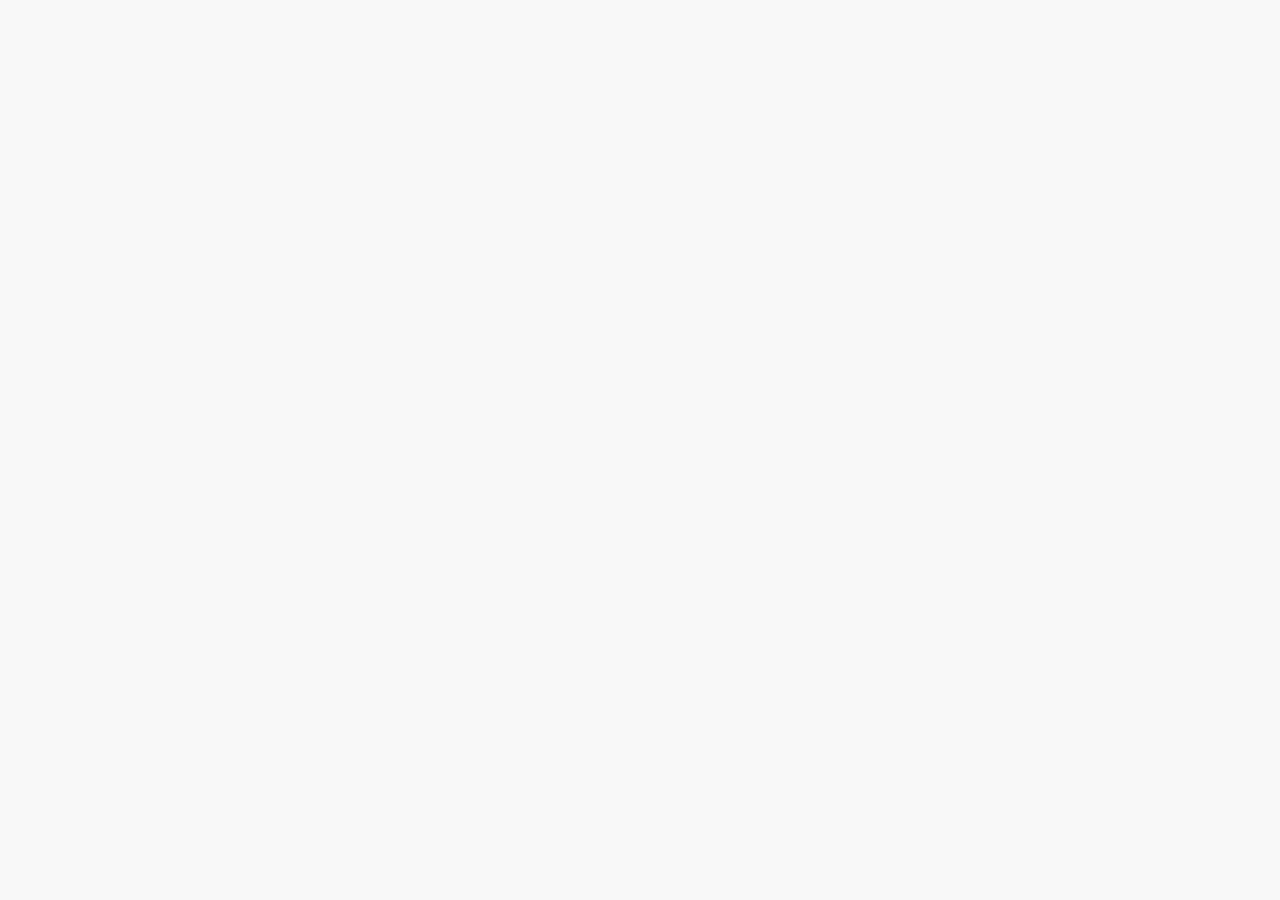
==== 02_제품/화면시안/index.html @ ea81b9fe "Preserve capstone knowledge across Obsidian and GitHub Constraint: Shared Obsidian vault and Git rep" ====
<!doctype html>
<html lang="ko">
<head>
  <meta charset="utf-8">
  <meta name="viewport" content="width=device-width, initial-scale=1">
  <meta name="color-scheme" content="light">
  <meta name="theme-color" content="#f7f8f5">
  <title>제주 마케팅 캘린더 · 화면 시안</title>
  <link rel="icon" href="data:image/svg+xml,%3Csvg xmlns='http://www.w3.org/2000/svg' viewBox='0 0 64 64'%3E%3Crect width='64' height='64' rx='20' fill='%23eaf3ec'/%3E%3Ccircle cx='31' cy='36' r='16' fill='%23edaa42'/%3E%3Cpath d='M31 21Q33 8 48 12Q47 25 31 21' fill='%23236447'/%3E%3C/svg%3E">
  <link rel="preload" href="assets/PretendardVariable.woff2" as="font" type="font/woff2" crossorigin>
  <link rel="stylesheet" href="styles.css">
  <script src="app.js" defer></script>
</head>
<body>
  <a class="skip" href="#main">본문으로 이동</a>
  <div id="app"></div>
  <dialog id="dialog" aria-labelledby="dialog-title"></dialog>
  <div id="toast" class="toast" role="status" aria-live="polite"></div>
</body>
</html>
---- 02_제품/화면시안/styles.css ----
@font-face{font-family:'Pretendard Variable';src:url('assets/PretendardVariable.woff2') format('woff2');font-weight:100 900;font-style:normal;font-display:swap}
:root{color-scheme:light;--bg:#f7f8f5;--paper:#fff;--ink:#20352d;--muted:#58665e;--green:#236447;--green-hover:#184d34;--mint:#eaf3ec;--line:#dde4de;--input:#78887d;--orange:#eba849;--amber:#8a4b16;--cream:#fff7e9;--red:#b42318;--radius:16px;--font:'Pretendard Variable',Pretendard,system-ui,sans-serif}
*{box-sizing:border-box}body{margin:0;background:var(--bg);color:var(--ink);font:15px/1.6 var(--font);letter-spacing:-.025em}button,input,select,textarea{font:inherit;color:inherit}button,a,input,select,textarea{-webkit-tap-highlight-color:transparent}button,a{touch-action:manipulation}button{cursor:pointer}button:disabled{cursor:default;opacity:.55}a{color:var(--green)}button{border:0;background:none}button:focus-visible,a:focus-visible,input:focus-visible,select:focus-visible,textarea:focus-visible,summary:focus-visible{outline:3px solid var(--green);outline-offset:4px}h1,h2,h3,h4,p{margin:0}h1{font-size:32px;font-weight:730;letter-spacing:-.045em;line-height:1.3}h2{font-size:20px;font-weight:690;line-height:1.45}h3{font-size:17px;font-weight:670;line-height:1.5}h4{font-size:15px}small,.small{font-size:13px}.muted{color:var(--muted)}.accent{color:var(--green)}.sr-only{position:absolute;width:1px;height:1px;overflow:hidden;clip-path:inset(50%);white-space:nowrap}.skip{position:fixed;top:-60px;left:20px;z-index:100;background:white;padding:12px}.skip:focus{top:10px}.icon{width:20px;height:20px;flex:none;stroke:currentColor;fill:none;stroke-width:1.7;stroke-linecap:round;stroke-linejoin:round}.logo{width:36px;height:36px;flex:none}
.sidebar{position:fixed;inset:0 auto 0 0;width:228px;background:var(--paper);border-right:1px solid var(--line);z-index:30;padding:30px 18px 20px;display:flex;flex-direction:column}.brand{display:flex;align-items:center;gap:10px;padding:0 8px 30px;text-decoration:none;color:var(--ink)}.brand strong{display:block;font-size:19px;font-weight:760;line-height:1.35;letter-spacing:-.04em}.brand small{font-size:11px;color:var(--muted);letter-spacing:.015em}.business-card{padding:13px;background:var(--bg);border:1px solid var(--line);border-radius:10px;display:flex;align-items:center;gap:10px;margin:0 3px 27px}.avatar{width:34px;height:34px;border-radius:50%;background:var(--mint);color:var(--green);display:inline-flex;align-items:center;justify-content:center;font-weight:700;flex:none}.business-card b{display:block;font-size:13px}.business-card small{font-size:11px;color:var(--muted)}.nav-label{font-size:11px;font-weight:600;color:var(--muted);padding:0 16px;margin:0 0 8px}.nav-group{display:grid;gap:5px;margin-bottom:28px}.nav-link{display:flex;align-items:center;gap:12px;text-align:left;border-radius:8px;padding:12px 14px;min-height:47px;color:var(--muted);text-decoration:none;font-size:14px;font-weight:560}.nav-link:hover{background:var(--bg)}.nav-link.active{color:var(--green);background:var(--mint);font-weight:720}.nav-link .count{margin-left:auto;font-size:11px;background:white;color:var(--green);border-radius:5px;padding:0 6px}.sidebar-bottom{margin-top:auto}.sidebar-note{background:var(--cream);border-radius:10px;padding:15px;margin:15px 4px 20px}.sidebar-note .icon{color:var(--amber);margin-bottom:5px}.sidebar-note b{display:block;font-size:13px;margin-bottom:4px}.sidebar-note p{font-size:12px;color:#766245;line-height:1.65}.profile{display:flex;align-items:center;gap:9px;border-top:1px solid var(--line);padding:17px 8px 0;width:100%;text-align:left}.profile b{display:block;font-size:12px}.profile small{font-size:11px;color:var(--muted)}.profile>.icon{margin-left:auto;width:16px}
.workspace{margin-left:228px}.topbar{height:74px;border-bottom:1px solid var(--line);background:rgba(255,255,255,.95);display:flex;align-items:center;justify-content:space-between;padding:0 36px;gap:16px}.breadcrumb{display:flex;align-items:center;gap:12px;font-size:13px;color:var(--muted)}.breadcrumb strong{font-weight:600;color:var(--ink)}.breadcrumb .icon{width:14px}.topbar-actions{display:flex;align-items:center;gap:17px}.prototype-label{display:flex;gap:7px;align-items:center;font-size:12px;color:var(--muted)}.prototype-label:before{content:'';width:6px;height:6px;border-radius:50%;background:var(--orange)}.icon-button{width:40px;height:40px;display:inline-flex;align-items:center;justify-content:center;border:1px solid var(--line);border-radius:50%;background:white}.mobile-menu{display:none}.content{max-width:1560px;margin:auto;padding:32px 36px 28px}.page-heading{display:flex;align-items:flex-start;justify-content:space-between;gap:24px;margin:0 0 26px}.page-heading p{color:var(--muted);margin-top:9px;font-size:14px}.eyebrow{display:flex;align-items:center;gap:7px;font-size:12px;font-weight:570;color:var(--muted);margin-bottom:12px}.eyebrow .icon{width:15px;height:15px}.button{display:inline-flex;align-items:center;justify-content:center;gap:8px;min-height:42px;border:1px solid var(--line);padding:10px 16px;border-radius:8px;background:white;text-decoration:none;font-size:13px;font-weight:620;white-space:nowrap}.button.primary{background:var(--green);color:white;border-color:var(--green)}.button.primary:hover{background:var(--green-hover)}.button.secondary{color:var(--green);background:var(--mint);border-color:transparent}.button:hover{border-color:var(--input)}.button .icon{width:17px;height:17px}.button.small{min-height:36px;font-size:12px;padding:7px 11px}.button.full{width:100%}.text-button{display:inline-flex;align-items:center;gap:6px;color:var(--green);font-size:13px;font-weight:650;min-height:40px;padding:4px 0}.text-button .icon{width:16px}.heading-action{margin-top:18px}.row{display:flex;align-items:center;gap:12px}.between{justify-content:space-between}.wrap{flex-wrap:wrap}.stack{display:grid;gap:16px}.panel{background:white;border:1px solid var(--line);border-radius:var(--radius);overflow:hidden}.panel-padding{padding:25px}.panel-heading{display:flex;justify-content:space-between;align-items:flex-start;gap:14px;margin-bottom:18px}.panel-heading p{font-size:12px;color:var(--muted);margin-top:3px}.badge{display:inline-flex;align-items:center;gap:5px;font-size:11px;line-height:1.6;padding:3px 8px;border-radius:5px;font-weight:600;white-space:nowrap;background:var(--bg);color:var(--muted)}.badge.green{background:var(--mint);color:var(--green)}.badge.amber{background:var(--cream);color:var(--amber)}.badge.red{background:#fff0ed;color:var(--red)}.badge .icon{width:12px;height:12px}.dot{width:6px;height:6px;border-radius:50%;background:currentColor;display:inline-block}.filter-strip{display:flex;align-items:center;gap:12px;margin-bottom:24px;flex-wrap:wrap}.filter-pill{display:flex;align-items:center;gap:9px;border:1px solid var(--line);border-radius:8px;padding:7px 10px;background:white;font-size:12px;min-height:42px}.filter-pill .icon{width:15px;height:15px;color:var(--muted)}.filter-pill select{max-width:150px;background:white;border:0;font-weight:600;font-size:13px}.filter-divider{height:20px;width:1px;background:var(--line);margin:0 3px}.filter-note{font-size:12px;color:var(--muted);margin-left:auto}.overview-grid{display:grid;grid-template-columns:minmax(0,1.9fr) minmax(290px,1fr);gap:22px}.segmented{display:inline-flex;background:var(--bg);border-radius:7px;padding:3px;gap:2px}.segmented button{padding:6px 12px;min-height:32px;font-size:12px;border-radius:5px;color:var(--muted)}.segmented button.selected{color:var(--green);background:white;box-shadow:0 1px 3px #20352d12;font-weight:650}.chart-summary{display:flex;align-items:baseline;gap:9px;margin:8px 0 1px}.chart-summary strong{font-size:26px;font-weight:710;line-height:1.5;letter-spacing:-.045em}.chart-summary span{font-size:12px;color:var(--muted)}.chart{width:100%;height:auto;display:block;max-height:232px}.chart text{font-family:var(--font);font-size:11px;fill:var(--muted)}.chart .gridline{stroke:#edf0eb;stroke-width:1}.chart-note{font-size:11px;color:var(--muted);display:flex;justify-content:space-between;gap:12px;flex-wrap:wrap}.chart-note span{display:inline-flex;gap:6px;align-items:center}.legend-dot{width:7px;height:7px;background:var(--green);border-radius:50%;display:inline-block}.legend-dot.orange{background:var(--orange)}.chart-foot{display:flex;align-items:center;gap:14px;background:#f8faf7;border-top:1px solid var(--line);padding:13px 24px;font-size:12px}.chart-foot .icon{color:var(--green);width:17px}.chart-foot button{margin-left:auto;white-space:nowrap}.chart-box{padding:24px 26px 16px}.assistant-card{background:#edf4eb;border:1px solid #d9e5d5;border-radius:var(--radius);padding:25px;position:relative;overflow:hidden;display:flex;flex-direction:column;align-items:flex-start}.assistant-card .assistant-tag{display:flex;gap:7px;align-items:center;color:var(--green);font-size:12px;font-weight:650}.assistant-card h2{font-size:25px;line-height:1.4;letter-spacing:-.04em;margin:16px 0 8px;position:relative;z-index:1}.assistant-card p{font-size:13px;line-height:1.7;color:var(--muted);max-width:260px;position:relative;z-index:1}.assistant-card .button{margin-top:auto;z-index:1}.assistant-illustration{height:98px;align-self:stretch;margin:9px 0 16px;position:relative;display:flex;align-items:center;justify-content:center;gap:9px}.month-leaf{width:64px;height:70px;background:#fff;border:1px solid #d2dfd0;border-radius:8px;padding:10px 10px 8px;position:relative;box-shadow:0 5px 10px #34512d06}.month-leaf:nth-child(1){transform:rotate(-8deg)}.month-leaf:nth-child(2){transform:translateY(-4px);background:#fff8e9;border-color:#ebd2a9}.month-leaf:nth-child(3){transform:rotate(8deg)}.month-leaf small{font-size:10px;color:var(--muted);display:block}.month-leaf strong{font-size:25px;line-height:1.3}.month-leaf:after{content:'';position:absolute;right:9px;top:13px;width:5px;height:5px;background:#bdd1b6;border-radius:50%}.assistant-card .demo-sub{font-size:10px;margin-top:9px;color:var(--muted)}.section-header{display:flex;align-items:center;justify-content:space-between;gap:16px;margin:26px 0 14px}.section-header h2{font-size:19px}.section-header p{font-size:12px;color:var(--muted);margin-top:2px}.recommendation-grid{display:grid;grid-template-columns:repeat(3,minmax(0,1fr));gap:16px}.recommendation{padding:21px;background:white;border:1px solid var(--line);border-radius:12px;display:flex;flex-direction:column;position:relative;min-width:0}.recommendation-top{display:flex;align-items:center;justify-content:space-between;margin-bottom:18px}.rec-symbol{width:39px;height:39px;display:flex;align-items:center;justify-content:center;border-radius:11px;background:var(--cream);color:var(--amber)}.rec-symbol.green{background:var(--mint);color:var(--green)}.rec-symbol.blue{background:#eff4f8;color:#486a7d}.recommendation h3{font-size:17px;letter-spacing:-.035em}.recommendation>p{color:var(--muted);font-size:12px;line-height:1.75;margin:7px 0 14px;flex:1}.rec-meta{display:flex;align-items:center;gap:12px;margin-bottom:16px;font-size:11px;color:var(--muted)}.rec-meta .icon{width:13px;height:13px}.rec-meta span{display:inline-flex;align-items:center;gap:4px}.rec-bottom{border-top:1px solid #edf0eb;padding-top:12px;display:flex;align-items:center;justify-content:space-between;gap:8px}.rec-bottom .text-button{font-size:12px}.timeline-panel{margin-top:22px;display:flex;padding:21px 24px;gap:24px;align-items:center}.timeline-intro{min-width:144px}.timeline-intro h3{font-size:15px}.timeline-intro p{font-size:11px;color:var(--muted);margin-top:4px}.timeline-months{display:grid;grid-template-columns:repeat(3,1fr);gap:25px;flex:1}.timeline-item{border-left:2px solid #dee7dc;padding-left:14px;position:relative}.timeline-item:before{position:absolute;content:'';width:6px;height:6px;top:5px;left:-4px;border-radius:50%;background:#98b293}.timeline-item b{display:block;font-size:13px}.timeline-item span{font-size:11px;color:var(--muted)}.footer-note{margin-top:22px;font-size:11px;color:var(--muted);display:flex;align-items:center;justify-content:space-between;gap:16px;flex-wrap:wrap}.footer-note button{font-size:11px;color:var(--muted);text-decoration:underline}.intro-callout{background:var(--mint);padding:19px 23px;border:1px solid #d9e5d5;border-radius:12px;display:flex;gap:16px;align-items:center;margin-bottom:23px}.intro-callout p{color:var(--muted);font-size:13px;margin-top:3px}.intro-callout>.icon{color:var(--green);width:25px;height:25px}.intro-callout .button{margin-left:auto}.two-col{display:grid;grid-template-columns:1.35fr 1fr;gap:22px}.mini-stats{display:grid;grid-template-columns:repeat(3,1fr);margin-bottom:24px;gap:1px;background:var(--line);border:1px solid var(--line);border-radius:12px;overflow:hidden}.mini-stat{background:white;padding:21px 24px}.mini-stat p{font-size:12px;color:var(--muted)}.mini-stat strong{font-size:27px;display:block;margin:5px 0}.mini-stat span{font-size:11px;color:var(--muted)}.table-wrap{overflow-x:auto}table{width:100%;border-collapse:collapse;font-size:13px;white-space:nowrap}th{text-align:left;font-size:11px;color:var(--muted);font-weight:550;background:#f8faf7;padding:13px 18px}td{padding:15px 18px;border-top:1px solid #edf0eb;font-variant-numeric:tabular-nums}td .text-button{min-height:30px}.table-caption{font-size:12px;color:var(--muted);padding:16px 21px}.list-row{display:flex;align-items:center;gap:12px;padding:16px 0;border-top:1px solid var(--line)}.list-row:first-child{border-top:0}.list-row h4{font-weight:620}.list-row p{font-size:12px;color:var(--muted);margin-top:3px}.list-row>.badge{margin-left:auto}.bar-row{display:grid;grid-template-columns:60px 1fr 56px;gap:12px;align-items:center;font-size:12px;margin:20px 0}.bar-track{height:10px;background:#f0f3ec;border-radius:4px;overflow:hidden}.bar-fill{height:100%;background:#90b78c;border-radius:4px}.bar-fill.orange{background:var(--orange)}.chart-table{margin-top:10px;font-size:12px}.chart-table summary{color:var(--green);cursor:pointer;padding:6px 0}.notice{padding:13px 16px;border-radius:8px;background:var(--cream);color:var(--amber);font-size:12px;line-height:1.7}.notice.green{background:var(--mint);color:var(--green)}.notice.error{background:#fff0ed;color:var(--red)}.field-label{display:block;font-size:13px;font-weight:600;margin:18px 0 7px}.field-label:first-child{margin-top:0}.field{width:100%;border:1px solid var(--input);background:white;border-radius:8px;padding:10px 12px;min-height:44px;font-size:14px}textarea.field{min-height:90px;resize:vertical}input[type=checkbox]{width:18px;height:18px;accent-color:var(--green)}.hint{font-size:11px;color:var(--muted);margin-top:5px}.form-row{display:grid;grid-template-columns:1fr 1fr;gap:14px}.search{position:relative;flex:1;min-width:190px;max-width:430px}.search .icon{position:absolute;left:12px;top:12px;color:var(--muted);width:17px}.search input{padding-left:39px}.toolbar{display:flex;gap:12px;align-items:center;justify-content:space-between;margin-bottom:21px;flex-wrap:wrap}.calendar-grid{display:grid;grid-template-columns:repeat(3,minmax(0,1fr));gap:18px}.month-column{border:1px solid var(--line);border-radius:14px;background:white;min-height:410px;overflow:hidden}.month-heading{padding:20px;display:flex;justify-content:space-between;align-items:center;border-bottom:1px solid var(--line);background:#f1f5ed}.month-heading b{font-size:23px;letter-spacing:-.04em}.month-heading small{color:var(--muted);margin-right:6px;font-size:12px}.month-column:nth-child(2) .month-heading{background:var(--cream)}.month-column:nth-child(3) .month-heading{background:#f1f5f8}.month-content{padding:15px}.plan-item{border:1px solid var(--line);border-left:3px solid #8baa80;border-radius:8px;padding:15px;margin-bottom:13px}.plan-item .plan-date{font-size:11px;color:var(--muted);margin-bottom:8px;display:flex;justify-content:space-between}.plan-item h3{font-size:14px}.plan-item p{font-size:12px;color:var(--muted);margin:6px 0 10px}.plan-item .text-button{font-size:12px;min-height:32px}.plan-add{border:1px dashed #b5c3b2;color:var(--green);width:100%;min-height:44px;border-radius:8px;font-size:12px;display:flex;align-items:center;justify-content:center;gap:7px}.month-empty{padding:24px 6px 27px;text-align:center}.month-empty .icon{color:#809576}.month-empty p{font-size:12px;color:var(--muted);margin-top:5px}.steps-line{display:flex;gap:16px;align-items:center;padding:15px 22px;background:white;border:1px solid var(--line);border-radius:10px;font-size:12px;margin-top:24px;flex-wrap:wrap}.steps-line b{color:var(--green)}.steps-line .icon{width:15px;color:var(--muted)}.empty-state{text-align:center;padding:50px 22px}.empty-state .empty-icon{width:54px;height:54px;border-radius:50%;background:var(--mint);display:flex;align-items:center;justify-content:center;margin:0 auto 15px;color:var(--green)}.empty-state h3{font-size:18px}.empty-state p{max-width:390px;margin:8px auto 20px;color:var(--muted);font-size:13px}.record-row{display:flex;align-items:center;gap:20px;padding:20px 24px;border-bottom:1px solid var(--line)}.record-row:last-child{border-bottom:0}.record-row .date-box{width:53px;height:58px;border:1px solid var(--line);border-radius:8px;display:grid;place-content:center;text-align:center;flex:none}.date-box small{font-size:10px;color:var(--muted)}.date-box strong{font-size:18px;line-height:1.3}.record-row h3{font-size:15px}.record-row p{font-size:12px;color:var(--muted)}.record-row .button{margin-left:auto}.record-row .badge{margin-left:auto}.record-row .badge+.button{margin-left:0}
.ontology-layout{display:grid;grid-template-columns:1.65fr 1fr;gap:22px}.graph{padding:27px 24px;background:linear-gradient(#edf1e9 1px,transparent 1px),linear-gradient(90deg,#edf1e9 1px,transparent 1px),#fcfdfb;background-size:22px 22px;min-height:400px;display:grid;align-content:center;gap:0}.graph-tier{display:flex;justify-content:center;gap:20px}.graph-node{min-width:130px;max-width:230px;padding:14px 18px;border:1px solid #bdcebb;border-radius:10px;background:white;text-align:center;box-shadow:0 2px 4px #34512d04}.graph-node small{display:block;color:var(--muted);font-size:10px;margin-bottom:3px}.graph-node strong{font-size:13px}.graph-node.main{background:#eaf3ec;border-color:#84a47e;min-width:220px}.graph-node:focus-visible{outline-offset:2px}.graph-link{height:38px;display:flex;align-items:center;justify-content:center;gap:8px;font-size:10px;color:var(--muted)}.graph-link:before,.graph-link:after{content:'';height:1px;width:50px;background:#b9cbb4}.graph-link .icon{height:15px;width:15px}.graph-explanation{padding:24px}.graph-explanation dl{margin:16px 0}.graph-explanation dt{font-size:11px;color:var(--muted);margin-top:15px}.graph-explanation dd{font-size:13px;margin:3px 0}.relation-list{padding:0;margin:16px 0;list-style:none}.relation-list li{padding:12px 0;border-bottom:1px solid var(--line);font-size:12px}.relation-list b{display:block;font-size:13px;margin-bottom:3px}.upload-area{border:1px dashed #96ad92;border-radius:12px;background:#fafcf8;text-align:center;padding:26px}.upload-area .icon{color:var(--green);width:26px;height:26px}.upload-area h3{margin-top:7px;font-size:15px}.upload-area p{font-size:12px;color:var(--muted);margin:4px 0 15px}.source-tabs{display:flex;gap:24px;border-bottom:1px solid var(--line);margin-bottom:22px}.source-tabs button{padding:10px 0;font-size:13px;color:var(--muted);border-bottom:2px solid transparent}.source-tabs button.selected{color:var(--green);border-color:var(--green);font-weight:650}
dialog{border:1px solid var(--line);border-radius:18px;padding:0;width:min(620px,calc(100% - 32px));max-height:calc(100dvh - 40px);color:var(--ink);background:white;box-shadow:0 24px 100px #20352d28}dialog::backdrop{background:#20352d40;backdrop-filter:blur(3px)}dialog.drawer{max-height:100dvh;height:100dvh;width:min(510px,100%);margin:0 0 0 auto;border-radius:16px 0 0 16px;border-right:0}.dialog-header{padding:24px 25px 20px;display:flex;gap:16px;align-items:center;justify-content:space-between;border-bottom:1px solid var(--line);position:sticky;top:0;background:white;z-index:3}.dialog-header h2{font-size:20px}.dialog-header p{font-size:12px;color:var(--muted);margin-top:3px}.dialog-header .icon-button{width:34px;height:34px;border:0;background:var(--bg)}.dialog-body{padding:24px 25px}.dialog-actions{display:flex;justify-content:flex-end;gap:10px;margin-top:24px;flex-wrap:wrap}.dialog-actions .danger{color:var(--red);margin-right:auto}.evidence-title{font-size:24px;line-height:1.45;margin:15px 0 20px}.evidence-row{display:flex;gap:14px;margin:0 0 20px}.evidence-number{width:27px;height:27px;border-radius:50%;background:var(--mint);display:flex;align-items:center;justify-content:center;color:var(--green);font-size:12px;flex:none}.evidence-row h3{font-size:14px}.evidence-row p{font-size:13px;color:var(--muted);margin-top:3px}.evidence-row .badge{margin-top:7px}.check-option{display:flex;align-items:flex-start;gap:12px;padding:15px;border:1px solid var(--line);border-radius:10px;margin-top:10px;cursor:pointer}.check-option input{flex:none;margin:3px 0 0}.check-option strong{font-size:13px;display:block}.check-option p{font-size:12px;color:var(--muted);margin-top:3px}.agent-steps{display:flex;gap:5px;margin:20px 0}.agent-steps span{flex:1;border-bottom:3px solid #dce5d7;padding-bottom:9px;font-size:11px;color:var(--muted)}.agent-steps span.done{color:var(--green);border-color:#69975f}.agent-result-title{margin:20px 0 4px;font-size:18px}.agent-status{background:var(--mint);border-radius:9px;padding:13px 15px;font-size:12px;color:var(--green)}.toast{position:fixed;bottom:25px;left:50%;transform:translate(-50%,15px);background:white;color:var(--ink);box-shadow:0 8px 30px #20352d1c;border:1px solid #b8cdb1;padding:12px 20px;border-radius:10px;z-index:100;opacity:0;pointer-events:none;transition:opacity .15s,transform .15s;max-width:calc(100% - 36px);font-size:13px}.toast.visible{opacity:1;transform:translate(-50%,0)}.login-page{min-height:100dvh;display:grid;grid-template-columns:1.05fr 1fr;background:#fff}.login-story{background:#eef3e9;padding:50px 10%;display:flex;flex-direction:column;justify-content:center;position:relative;overflow:hidden}.login-story .brand{position:absolute;top:40px;left:9%;padding:0}.login-story h1{font-size:48px;line-height:1.3;margin-bottom:20px;max-width:440px}.login-story>p{font-size:16px;max-width:400px;color:var(--muted);line-height:1.8}.season-art{display:flex;gap:12px;margin-top:60px;align-items:flex-end;max-width:390px}.season-arch{height:155px;flex:1;background:#d2dfc3;border-radius:100px 100px 8px 8px;padding:50px 17px 15px;position:relative}.season-arch:nth-child(2){height:210px;background:#efd39a}.season-arch:nth-child(3){height:180px;background:#cfdfdf}.season-arch b{font-size:29px;position:absolute;bottom:30px}.season-arch span{position:absolute;bottom:12px;font-size:10px}.login-form{align-self:center;max-width:440px;width:100%;margin:auto;padding:40px 25px}.login-form h2{font-size:28px}.login-form>p{font-size:14px;color:var(--muted);margin:8px 0 30px}.role-option{border:1px solid var(--line);border-radius:10px;width:100%;display:flex;gap:15px;padding:19px;text-align:left;margin:12px 0}.role-option.selected{border-color:var(--green);background:var(--mint)}.role-option>.icon{margin-top:3px}.role-option b{font-size:15px}.role-option p{font-size:12px;color:var(--muted);margin-top:3px}.login-form .button.full{margin-top:22px}.login-form .notice{margin-top:22px}.mobile-scrim{display:none}
@media(min-width:1650px){.content{padding:38px 48px}.topbar{padding:0 48px}.chart{max-height:270px}.assistant-illustration{height:123px}.assistant-card h2{font-size:28px}.recommendation{padding:24px}}
@media(max-width:1200px){.sidebar{width:204px;padding-inline:12px}.workspace{margin-left:204px}.topbar{padding:0 24px}.content{padding:26px 24px}.overview-grid{grid-template-columns:minmax(0,1.65fr) minmax(245px,1fr);gap:16px}.assistant-card{padding:21px}.assistant-card h2{font-size:23px}.chart-box{padding:20px}.recommendation-grid{gap:12px}.recommendation{padding:17px}.rec-bottom{flex-wrap:wrap}.timeline-panel{gap:16px}.timeline-months{gap:15px}.page-heading h1{font-size:29px}.ontology-layout,.two-col{grid-template-columns:1fr}.graph{min-height:390px}.calendar-grid{gap:12px}.month-heading{padding:17px}.month-content{padding:11px}}
@media(max-width:1000px){.overview-grid{grid-template-columns:1fr}.assistant-card{display:grid;grid-template-columns:1.1fr 1fr;gap:0 20px}.assistant-card .assistant-tag{grid-column:1}.assistant-card h2{grid-column:1;margin-top:10px}.assistant-card p{grid-column:1}.assistant-illustration{grid-column:2;grid-row:1/4;margin:0;align-self:center}.assistant-card .button{grid-column:2;grid-row:4;margin-top:10px}.assistant-card .demo-sub{grid-column:1;align-self:center}.recommendation-grid{grid-template-columns:1fr}.recommendation-top{margin-bottom:12px}.rec-bottom{flex-wrap:nowrap}.recommendation>p{font-size:13px}.timeline-panel{align-items:flex-start;flex-wrap:wrap}.timeline-months{flex-basis:100%}.timeline-panel>.button{margin-left:auto}.calendar-grid{grid-template-columns:1fr}.month-column{min-height:180px}.month-content{padding:16px}.page-heading .heading-action{margin-top:0}.mini-stat{padding:17px}.login-story h1{font-size:36px}.login-story{padding-inline:12%}}
@media(max-width:767px){.sidebar{transform:translateX(-100%);transition:transform .15s;width:240px;z-index:60}.sidebar.open{transform:none}.mobile-scrim.open{display:block;position:fixed;inset:0;background:#20352d40;z-index:55;border:0;width:100%;height:100%}.workspace{margin-left:0}.topbar{height:64px;padding:0 18px;gap:8px}.mobile-menu{display:inline-flex;border:0;border-radius:8px;width:32px}.breadcrumb{gap:5px;font-size:12px}.breadcrumb>span,.breadcrumb>.icon{display:none}.topbar-actions{gap:10px}.topbar-actions>.icon-button{display:none}.prototype-label{font-size:11px}.content{padding:23px 18px}.page-heading{flex-wrap:wrap;gap:16px;margin-bottom:22px}.page-heading h1{font-size:28px}.page-heading p{font-size:13px;line-height:1.7}.page-heading .button{min-height:42px}.filter-strip{gap:8px}.filter-divider{display:none}.filter-note{margin-left:0;width:100%;font-size:11px}.filter-pill{font-size:11px;flex:1;min-width:145px}.filter-pill select{font-size:12px;max-width:130px}.chart-box{padding:19px 17px 13px}.chart-summary strong{font-size:23px}.chart-note{font-size:10px}.chart-foot{padding:12px 17px;gap:9px;flex-wrap:wrap;font-size:11px}.chart-foot button{font-size:11px}.panel-heading{gap:8px}.panel-heading h2{font-size:17px}.segmented button{font-size:11px;padding:5px 10px}.assistant-card{padding:20px;grid-template-columns:1fr 1fr;gap:0 12px}.assistant-card h2{font-size:21px}.assistant-card p{font-size:12px}.assistant-illustration{gap:5px}.month-leaf{width:44px;height:60px;padding:10px 7px}.month-leaf strong{font-size:20px}.month-leaf:after{right:5px;top:10px;width:4px;height:4px}.assistant-card .button{font-size:11px;padding:8px}.assistant-card .demo-sub{font-size:10px;margin-top:12px}.section-header{margin-top:25px;gap:9px}.section-header h2{font-size:17px}.section-header .text-button{font-size:12px}.section-header p{font-size:11px}.recommendation-grid{gap:14px}.recommendation{padding:20px}.rec-bottom .button{font-size:12px}.timeline-panel{padding:20px}.timeline-months{gap:10px}.timeline-item{padding-left:10px}.timeline-item span{font-size:10px}.mini-stats{grid-template-columns:1fr}.mini-stat{padding:17px 20px}.mini-stat strong{font-size:24px}.intro-callout{align-items:flex-start;flex-wrap:wrap;padding:17px}.intro-callout .button{margin-left:0}.panel-padding{padding:20px}.record-row{padding:18px;gap:12px;flex-wrap:wrap}.record-row h3{font-size:14px}.record-row>.badge{margin-left:0}.record-row .button{margin-left:auto}.form-row{grid-template-columns:1fr}.graph{padding:24px 10px;min-height:360px}.graph-tier{gap:9px}.graph-node{min-width:100px;padding:11px 12px}.graph-node strong{font-size:11px}.graph-explanation{padding:20px}.source-tabs{gap:20px}.source-tabs button{font-size:12px}.login-page{grid-template-columns:1fr}.login-story{padding:108px 26px 34px}.login-story .brand{top:25px;left:26px}.login-story h1{font-size:31px;margin-bottom:12px}.login-story>p{font-size:13px}.season-art{display:none}.login-form{padding:32px 26px}.login-form h2{font-size:25px}dialog{max-height:calc(100dvh - 24px)}dialog.drawer{border-radius:0;border:0}.dialog-body{padding:22px}.dialog-header{padding:20px 22px}.dialog-header h2{font-size:19px}.evidence-title{font-size:23px}.footer-note{font-size:10px}.steps-line{gap:10px;font-size:11px}.table-caption{font-size:11px}.chart{min-height:170px}}
@media(prefers-reduced-motion:reduce){*,*::before,*::after{scroll-behavior:auto!important;transition:none!important;animation:none!important}}
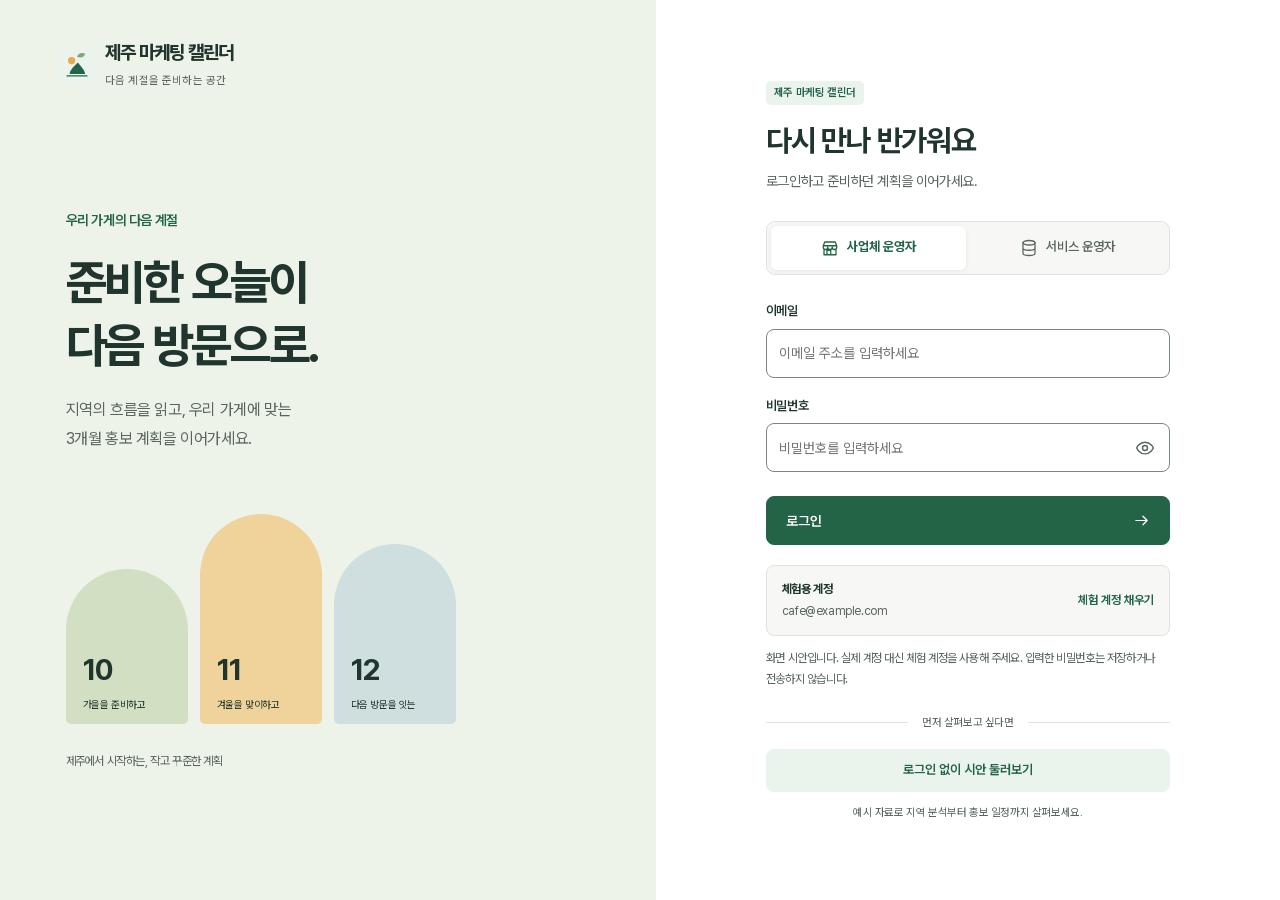
==== commit ca631aba: "Preserve capstone knowledge across Obsidian and GitHub Constraint: Shared Obsidian vault and Git rep" ====
--- a/02_제품/화면시안/index.html
+++ b/02_제품/화면시안/index.html
@@ -10,6 +10,18 @@
   <link rel="preload" href="assets/PretendardVariable.woff2" as="font" type="font/woff2" crossorigin>
   <link rel="stylesheet" href="styles.css">
   <script src="app.js" defer></script>
+<script src="https://mcp.figma.com/mcp/html-to-design/capture.js" async></script>
+<script>
+window.addEventListener('load', async () => {
+  if (new URLSearchParams(location.search).get('figma-import') !== 'records') return;
+  await document.fonts.ready;
+  const ready = setInterval(async () => {
+    if (!window.figma?.captureForDesign) return;
+    clearInterval(ready);
+    await window.figma.captureForDesign({captureId:'9eef5b18-0c6f-4248-b9b9-4f828f529d94',endpoint:'https://mcp.figma.com/mcp/capture/9eef5b18-0c6f-4248-b9b9-4f828f529d94/submit?bindVariables=true',selector:'body'});
+  }, 500);
+});
+</script>
 </head>
 <body>
   <a class="skip" href="#main">본문으로 이동</a>
--- a/02_제품/화면시안/styles.css
+++ b/02_제품/화면시안/styles.css
@@ -1,12 +1,130 @@
 @font-face{font-family:'Pretendard Variable';src:url('assets/PretendardVariable.woff2') format('woff2');font-weight:100 900;font-style:normal;font-display:swap}
-:root{color-scheme:light;--bg:#f7f8f5;--paper:#fff;--ink:#20352d;--muted:#58665e;--green:#236447;--green-hover:#184d34;--mint:#eaf3ec;--line:#dde4de;--input:#78887d;--orange:#eba849;--amber:#8a4b16;--cream:#fff7e9;--red:#b42318;--radius:16px;--font:'Pretendard Variable',Pretendard,system-ui,sans-serif}
+:root{color-scheme:light;--bg:#f7f8f5;--paper:#fff;--ink:#20352d;--muted:#58665e;--green:#236447;--green-hover:#184d34;--mint:#eaf3ec;--line:#dde4de;--input:#78887d;--orange:#eba849;--amber:#8a4b16;--cream:#fff7e9;--red:#b42318;--radius:16px;--sidebar-width:248px;--font:'Pretendard Variable',Pretendard,system-ui,sans-serif}
 *{box-sizing:border-box}body{margin:0;background:var(--bg);color:var(--ink);font:15px/1.6 var(--font);letter-spacing:-.025em}button,input,select,textarea{font:inherit;color:inherit}button,a,input,select,textarea{-webkit-tap-highlight-color:transparent}button,a{touch-action:manipulation}button{cursor:pointer}button:disabled{cursor:default;opacity:.55}a{color:var(--green)}button{border:0;background:none}button:focus-visible,a:focus-visible,input:focus-visible,select:focus-visible,textarea:focus-visible,summary:focus-visible{outline:3px solid var(--green);outline-offset:4px}h1,h2,h3,h4,p{margin:0}h1{font-size:32px;font-weight:730;letter-spacing:-.045em;line-height:1.3}h2{font-size:20px;font-weight:690;line-height:1.45}h3{font-size:17px;font-weight:670;line-height:1.5}h4{font-size:15px}small,.small{font-size:13px}.muted{color:var(--muted)}.accent{color:var(--green)}.sr-only{position:absolute;width:1px;height:1px;overflow:hidden;clip-path:inset(50%);white-space:nowrap}.skip{position:fixed;top:-60px;left:20px;z-index:100;background:white;padding:12px}.skip:focus{top:10px}.icon{width:20px;height:20px;flex:none;stroke:currentColor;fill:none;stroke-width:1.7;stroke-linecap:round;stroke-linejoin:round}.logo{width:36px;height:36px;flex:none}
-.sidebar{position:fixed;inset:0 auto 0 0;width:228px;background:var(--paper);border-right:1px solid var(--line);z-index:30;padding:30px 18px 20px;display:flex;flex-direction:column}.brand{display:flex;align-items:center;gap:10px;padding:0 8px 30px;text-decoration:none;color:var(--ink)}.brand strong{display:block;font-size:19px;font-weight:760;line-height:1.35;letter-spacing:-.04em}.brand small{font-size:11px;color:var(--muted);letter-spacing:.015em}.business-card{padding:13px;background:var(--bg);border:1px solid var(--line);border-radius:10px;display:flex;align-items:center;gap:10px;margin:0 3px 27px}.avatar{width:34px;height:34px;border-radius:50%;background:var(--mint);color:var(--green);display:inline-flex;align-items:center;justify-content:center;font-weight:700;flex:none}.business-card b{display:block;font-size:13px}.business-card small{font-size:11px;color:var(--muted)}.nav-label{font-size:11px;font-weight:600;color:var(--muted);padding:0 16px;margin:0 0 8px}.nav-group{display:grid;gap:5px;margin-bottom:28px}.nav-link{display:flex;align-items:center;gap:12px;text-align:left;border-radius:8px;padding:12px 14px;min-height:47px;color:var(--muted);text-decoration:none;font-size:14px;font-weight:560}.nav-link:hover{background:var(--bg)}.nav-link.active{color:var(--green);background:var(--mint);font-weight:720}.nav-link .count{margin-left:auto;font-size:11px;background:white;color:var(--green);border-radius:5px;padding:0 6px}.sidebar-bottom{margin-top:auto}.sidebar-note{background:var(--cream);border-radius:10px;padding:15px;margin:15px 4px 20px}.sidebar-note .icon{color:var(--amber);margin-bottom:5px}.sidebar-note b{display:block;font-size:13px;margin-bottom:4px}.sidebar-note p{font-size:12px;color:#766245;line-height:1.65}.profile{display:flex;align-items:center;gap:9px;border-top:1px solid var(--line);padding:17px 8px 0;width:100%;text-align:left}.profile b{display:block;font-size:12px}.profile small{font-size:11px;color:var(--muted)}.profile>.icon{margin-left:auto;width:16px}
-.workspace{margin-left:228px}.topbar{height:74px;border-bottom:1px solid var(--line);background:rgba(255,255,255,.95);display:flex;align-items:center;justify-content:space-between;padding:0 36px;gap:16px}.breadcrumb{display:flex;align-items:center;gap:12px;font-size:13px;color:var(--muted)}.breadcrumb strong{font-weight:600;color:var(--ink)}.breadcrumb .icon{width:14px}.topbar-actions{display:flex;align-items:center;gap:17px}.prototype-label{display:flex;gap:7px;align-items:center;font-size:12px;color:var(--muted)}.prototype-label:before{content:'';width:6px;height:6px;border-radius:50%;background:var(--orange)}.icon-button{width:40px;height:40px;display:inline-flex;align-items:center;justify-content:center;border:1px solid var(--line);border-radius:50%;background:white}.mobile-menu{display:none}.content{max-width:1560px;margin:auto;padding:32px 36px 28px}.page-heading{display:flex;align-items:flex-start;justify-content:space-between;gap:24px;margin:0 0 26px}.page-heading p{color:var(--muted);margin-top:9px;font-size:14px}.eyebrow{display:flex;align-items:center;gap:7px;font-size:12px;font-weight:570;color:var(--muted);margin-bottom:12px}.eyebrow .icon{width:15px;height:15px}.button{display:inline-flex;align-items:center;justify-content:center;gap:8px;min-height:42px;border:1px solid var(--line);padding:10px 16px;border-radius:8px;background:white;text-decoration:none;font-size:13px;font-weight:620;white-space:nowrap}.button.primary{background:var(--green);color:white;border-color:var(--green)}.button.primary:hover{background:var(--green-hover)}.button.secondary{color:var(--green);background:var(--mint);border-color:transparent}.button:hover{border-color:var(--input)}.button .icon{width:17px;height:17px}.button.small{min-height:36px;font-size:12px;padding:7px 11px}.button.full{width:100%}.text-button{display:inline-flex;align-items:center;gap:6px;color:var(--green);font-size:13px;font-weight:650;min-height:40px;padding:4px 0}.text-button .icon{width:16px}.heading-action{margin-top:18px}.row{display:flex;align-items:center;gap:12px}.between{justify-content:space-between}.wrap{flex-wrap:wrap}.stack{display:grid;gap:16px}.panel{background:white;border:1px solid var(--line);border-radius:var(--radius);overflow:hidden}.panel-padding{padding:25px}.panel-heading{display:flex;justify-content:space-between;align-items:flex-start;gap:14px;margin-bottom:18px}.panel-heading p{font-size:12px;color:var(--muted);margin-top:3px}.badge{display:inline-flex;align-items:center;gap:5px;font-size:11px;line-height:1.6;padding:3px 8px;border-radius:5px;font-weight:600;white-space:nowrap;background:var(--bg);color:var(--muted)}.badge.green{background:var(--mint);color:var(--green)}.badge.amber{background:var(--cream);color:var(--amber)}.badge.red{background:#fff0ed;color:var(--red)}.badge .icon{width:12px;height:12px}.dot{width:6px;height:6px;border-radius:50%;background:currentColor;display:inline-block}.filter-strip{display:flex;align-items:center;gap:12px;margin-bottom:24px;flex-wrap:wrap}.filter-pill{display:flex;align-items:center;gap:9px;border:1px solid var(--line);border-radius:8px;padding:7px 10px;background:white;font-size:12px;min-height:42px}.filter-pill .icon{width:15px;height:15px;color:var(--muted)}.filter-pill select{max-width:150px;background:white;border:0;font-weight:600;font-size:13px}.filter-divider{height:20px;width:1px;background:var(--line);margin:0 3px}.filter-note{font-size:12px;color:var(--muted);margin-left:auto}.overview-grid{display:grid;grid-template-columns:minmax(0,1.9fr) minmax(290px,1fr);gap:22px}.segmented{display:inline-flex;background:var(--bg);border-radius:7px;padding:3px;gap:2px}.segmented button{padding:6px 12px;min-height:32px;font-size:12px;border-radius:5px;color:var(--muted)}.segmented button.selected{color:var(--green);background:white;box-shadow:0 1px 3px #20352d12;font-weight:650}.chart-summary{display:flex;align-items:baseline;gap:9px;margin:8px 0 1px}.chart-summary strong{font-size:26px;font-weight:710;line-height:1.5;letter-spacing:-.045em}.chart-summary span{font-size:12px;color:var(--muted)}.chart{width:100%;height:auto;display:block;max-height:232px}.chart text{font-family:var(--font);font-size:11px;fill:var(--muted)}.chart .gridline{stroke:#edf0eb;stroke-width:1}.chart-note{font-size:11px;color:var(--muted);display:flex;justify-content:space-between;gap:12px;flex-wrap:wrap}.chart-note span{display:inline-flex;gap:6px;align-items:center}.legend-dot{width:7px;height:7px;background:var(--green);border-radius:50%;display:inline-block}.legend-dot.orange{background:var(--orange)}.chart-foot{display:flex;align-items:center;gap:14px;background:#f8faf7;border-top:1px solid var(--line);padding:13px 24px;font-size:12px}.chart-foot .icon{color:var(--green);width:17px}.chart-foot button{margin-left:auto;white-space:nowrap}.chart-box{padding:24px 26px 16px}.assistant-card{background:#edf4eb;border:1px solid #d9e5d5;border-radius:var(--radius);padding:25px;position:relative;overflow:hidden;display:flex;flex-direction:column;align-items:flex-start}.assistant-card .assistant-tag{display:flex;gap:7px;align-items:center;color:var(--green);font-size:12px;font-weight:650}.assistant-card h2{font-size:25px;line-height:1.4;letter-spacing:-.04em;margin:16px 0 8px;position:relative;z-index:1}.assistant-card p{font-size:13px;line-height:1.7;color:var(--muted);max-width:260px;position:relative;z-index:1}.assistant-card .button{margin-top:auto;z-index:1}.assistant-illustration{height:98px;align-self:stretch;margin:9px 0 16px;position:relative;display:flex;align-items:center;justify-content:center;gap:9px}.month-leaf{width:64px;height:70px;background:#fff;border:1px solid #d2dfd0;border-radius:8px;padding:10px 10px 8px;position:relative;box-shadow:0 5px 10px #34512d06}.month-leaf:nth-child(1){transform:rotate(-8deg)}.month-leaf:nth-child(2){transform:translateY(-4px);background:#fff8e9;border-color:#ebd2a9}.month-leaf:nth-child(3){transform:rotate(8deg)}.month-leaf small{font-size:10px;color:var(--muted);display:block}.month-leaf strong{font-size:25px;line-height:1.3}.month-leaf:after{content:'';position:absolute;right:9px;top:13px;width:5px;height:5px;background:#bdd1b6;border-radius:50%}.assistant-card .demo-sub{font-size:10px;margin-top:9px;color:var(--muted)}.section-header{display:flex;align-items:center;justify-content:space-between;gap:16px;margin:26px 0 14px}.section-header h2{font-size:19px}.section-header p{font-size:12px;color:var(--muted);margin-top:2px}.recommendation-grid{display:grid;grid-template-columns:repeat(3,minmax(0,1fr));gap:16px}.recommendation{padding:21px;background:white;border:1px solid var(--line);border-radius:12px;display:flex;flex-direction:column;position:relative;min-width:0}.recommendation-top{display:flex;align-items:center;justify-content:space-between;margin-bottom:18px}.rec-symbol{width:39px;height:39px;display:flex;align-items:center;justify-content:center;border-radius:11px;background:var(--cream);color:var(--amber)}.rec-symbol.green{background:var(--mint);color:var(--green)}.rec-symbol.blue{background:#eff4f8;color:#486a7d}.recommendation h3{font-size:17px;letter-spacing:-.035em}.recommendation>p{color:var(--muted);font-size:12px;line-height:1.75;margin:7px 0 14px;flex:1}.rec-meta{display:flex;align-items:center;gap:12px;margin-bottom:16px;font-size:11px;color:var(--muted)}.rec-meta .icon{width:13px;height:13px}.rec-meta span{display:inline-flex;align-items:center;gap:4px}.rec-bottom{border-top:1px solid #edf0eb;padding-top:12px;display:flex;align-items:center;justify-content:space-between;gap:8px}.rec-bottom .text-button{font-size:12px}.timeline-panel{margin-top:22px;display:flex;padding:21px 24px;gap:24px;align-items:center}.timeline-intro{min-width:144px}.timeline-intro h3{font-size:15px}.timeline-intro p{font-size:11px;color:var(--muted);margin-top:4px}.timeline-months{display:grid;grid-template-columns:repeat(3,1fr);gap:25px;flex:1}.timeline-item{border-left:2px solid #dee7dc;padding-left:14px;position:relative}.timeline-item:before{position:absolute;content:'';width:6px;height:6px;top:5px;left:-4px;border-radius:50%;background:#98b293}.timeline-item b{display:block;font-size:13px}.timeline-item span{font-size:11px;color:var(--muted)}.footer-note{margin-top:22px;font-size:11px;color:var(--muted);display:flex;align-items:center;justify-content:space-between;gap:16px;flex-wrap:wrap}.footer-note button{font-size:11px;color:var(--muted);text-decoration:underline}.intro-callout{background:var(--mint);padding:19px 23px;border:1px solid #d9e5d5;border-radius:12px;display:flex;gap:16px;align-items:center;margin-bottom:23px}.intro-callout p{color:var(--muted);font-size:13px;margin-top:3px}.intro-callout>.icon{color:var(--green);width:25px;height:25px}.intro-callout .button{margin-left:auto}.two-col{display:grid;grid-template-columns:1.35fr 1fr;gap:22px}.mini-stats{display:grid;grid-template-columns:repeat(3,1fr);margin-bottom:24px;gap:1px;background:var(--line);border:1px solid var(--line);border-radius:12px;overflow:hidden}.mini-stat{background:white;padding:21px 24px}.mini-stat p{font-size:12px;color:var(--muted)}.mini-stat strong{font-size:27px;display:block;margin:5px 0}.mini-stat span{font-size:11px;color:var(--muted)}.table-wrap{overflow-x:auto}table{width:100%;border-collapse:collapse;font-size:13px;white-space:nowrap}th{text-align:left;font-size:11px;color:var(--muted);font-weight:550;background:#f8faf7;padding:13px 18px}td{padding:15px 18px;border-top:1px solid #edf0eb;font-variant-numeric:tabular-nums}td .text-button{min-height:30px}.table-caption{font-size:12px;color:var(--muted);padding:16px 21px}.list-row{display:flex;align-items:center;gap:12px;padding:16px 0;border-top:1px solid var(--line)}.list-row:first-child{border-top:0}.list-row h4{font-weight:620}.list-row p{font-size:12px;color:var(--muted);margin-top:3px}.list-row>.badge{margin-left:auto}.bar-row{display:grid;grid-template-columns:60px 1fr 56px;gap:12px;align-items:center;font-size:12px;margin:20px 0}.bar-track{height:10px;background:#f0f3ec;border-radius:4px;overflow:hidden}.bar-fill{height:100%;background:#90b78c;border-radius:4px}.bar-fill.orange{background:var(--orange)}.chart-table{margin-top:10px;font-size:12px}.chart-table summary{color:var(--green);cursor:pointer;padding:6px 0}.notice{padding:13px 16px;border-radius:8px;background:var(--cream);color:var(--amber);font-size:12px;line-height:1.7}.notice.green{background:var(--mint);color:var(--green)}.notice.error{background:#fff0ed;color:var(--red)}.field-label{display:block;font-size:13px;font-weight:600;margin:18px 0 7px}.field-label:first-child{margin-top:0}.field{width:100%;border:1px solid var(--input);background:white;border-radius:8px;padding:10px 12px;min-height:44px;font-size:14px}textarea.field{min-height:90px;resize:vertical}input[type=checkbox]{width:18px;height:18px;accent-color:var(--green)}.hint{font-size:11px;color:var(--muted);margin-top:5px}.form-row{display:grid;grid-template-columns:1fr 1fr;gap:14px}.search{position:relative;flex:1;min-width:190px;max-width:430px}.search .icon{position:absolute;left:12px;top:12px;color:var(--muted);width:17px}.search input{padding-left:39px}.toolbar{display:flex;gap:12px;align-items:center;justify-content:space-between;margin-bottom:21px;flex-wrap:wrap}.calendar-grid{display:grid;grid-template-columns:repeat(3,minmax(0,1fr));gap:18px}.month-column{border:1px solid var(--line);border-radius:14px;background:white;min-height:410px;overflow:hidden}.month-heading{padding:20px;display:flex;justify-content:space-between;align-items:center;border-bottom:1px solid var(--line);background:#f1f5ed}.month-heading b{font-size:23px;letter-spacing:-.04em}.month-heading small{color:var(--muted);margin-right:6px;font-size:12px}.month-column:nth-child(2) .month-heading{background:var(--cream)}.month-column:nth-child(3) .month-heading{background:#f1f5f8}.month-content{padding:15px}.plan-item{border:1px solid var(--line);border-left:3px solid #8baa80;border-radius:8px;padding:15px;margin-bottom:13px}.plan-item .plan-date{font-size:11px;color:var(--muted);margin-bottom:8px;display:flex;justify-content:space-between}.plan-item h3{font-size:14px}.plan-item p{font-size:12px;color:var(--muted);margin:6px 0 10px}.plan-item .text-button{font-size:12px;min-height:32px}.plan-add{border:1px dashed #b5c3b2;color:var(--green);width:100%;min-height:44px;border-radius:8px;font-size:12px;display:flex;align-items:center;justify-content:center;gap:7px}.month-empty{padding:24px 6px 27px;text-align:center}.month-empty .icon{color:#809576}.month-empty p{font-size:12px;color:var(--muted);margin-top:5px}.steps-line{display:flex;gap:16px;align-items:center;padding:15px 22px;background:white;border:1px solid var(--line);border-radius:10px;font-size:12px;margin-top:24px;flex-wrap:wrap}.steps-line b{color:var(--green)}.steps-line .icon{width:15px;color:var(--muted)}.empty-state{text-align:center;padding:50px 22px}.empty-state .empty-icon{width:54px;height:54px;border-radius:50%;background:var(--mint);display:flex;align-items:center;justify-content:center;margin:0 auto 15px;color:var(--green)}.empty-state h3{font-size:18px}.empty-state p{max-width:390px;margin:8px auto 20px;color:var(--muted);font-size:13px}.record-row{display:flex;align-items:center;gap:20px;padding:20px 24px;border-bottom:1px solid var(--line)}.record-row:last-child{border-bottom:0}.record-row .date-box{width:53px;height:58px;border:1px solid var(--line);border-radius:8px;display:grid;place-content:center;text-align:center;flex:none}.date-box small{font-size:10px;color:var(--muted)}.date-box strong{font-size:18px;line-height:1.3}.record-row h3{font-size:15px}.record-row p{font-size:12px;color:var(--muted)}.record-row .button{margin-left:auto}.record-row .badge{margin-left:auto}.record-row .badge+.button{margin-left:0}
+.sidebar{position:fixed;inset:0 auto 0 0;width:var(--sidebar-width);background:var(--paper);border-right:1px solid var(--line);z-index:30;padding:30px 18px 20px;display:flex;flex-direction:column;overflow-y:auto;overscroll-behavior:contain;scrollbar-width:thin}.sidebar>*{flex-shrink:0}.brand{display:flex;align-items:center;gap:10px;padding:0 8px 30px;text-decoration:none;color:var(--ink)}.brand strong{display:block;font-size:19px;font-weight:760;line-height:1.35;letter-spacing:-.04em}.brand small{font-size:11px;color:var(--muted);letter-spacing:.015em}.business-card{padding:13px;background:var(--bg);border:1px solid var(--line);border-radius:10px;display:flex;align-items:center;gap:10px;margin:0 3px 27px}.avatar{width:34px;height:34px;border-radius:50%;background:var(--mint);color:var(--green);display:inline-flex;align-items:center;justify-content:center;font-weight:700;flex:none}.business-card b{display:block;font-size:13px}.business-card small{font-size:11px;color:var(--muted)}.nav-label{font-size:11px;font-weight:600;color:var(--muted);padding:0 16px;margin:0 0 8px}.nav-group{display:grid;gap:5px;margin-bottom:28px}.nav-link{display:flex;align-items:center;gap:12px;text-align:left;border-radius:8px;padding:12px 14px;min-height:47px;color:var(--muted);text-decoration:none;font-size:14px;font-weight:560}.nav-link:hover{background:var(--bg)}.nav-link.active{color:var(--green);background:var(--mint);font-weight:720}.nav-link .count{margin-left:auto;font-size:11px;background:white;color:var(--green);border-radius:5px;padding:0 6px}.sidebar-bottom{margin-top:auto}.sidebar-note{background:var(--cream);border-radius:10px;padding:15px;margin:15px 4px 20px}.sidebar-note .icon{color:var(--amber);margin-bottom:5px}.sidebar-note b{display:block;font-size:13px;margin-bottom:4px}.sidebar-note p{font-size:12px;color:#766245;line-height:1.65}.profile{display:flex;align-items:center;gap:9px;border-top:1px solid var(--line);padding:17px 8px 0;width:100%;text-align:left}.profile b{display:block;font-size:12px}.profile small{font-size:11px;color:var(--muted)}.profile>.icon{margin-left:auto;width:16px}
+.workspace{margin-left:var(--sidebar-width)}.topbar{height:74px;border-bottom:1px solid var(--line);background:rgba(255,255,255,.95);display:flex;align-items:center;justify-content:space-between;padding:0 36px;gap:16px}.breadcrumb{display:flex;align-items:center;gap:12px;font-size:13px;color:var(--muted)}.breadcrumb strong{font-weight:600;color:var(--ink)}.breadcrumb .icon{width:14px}.topbar-actions{display:flex;align-items:center;gap:17px}.prototype-label{display:flex;gap:7px;align-items:center;font-size:12px;color:var(--muted)}.prototype-label:before{content:'';width:6px;height:6px;border-radius:50%;background:var(--orange)}.icon-button{width:40px;height:40px;display:inline-flex;align-items:center;justify-content:center;border:1px solid var(--line);border-radius:50%;background:white}.mobile-menu{display:none}.content{max-width:1560px;margin:auto;padding:32px 36px 28px}.page-heading{display:flex;align-items:flex-start;justify-content:space-between;gap:24px;margin:0 0 26px}.page-heading p{color:var(--muted);margin-top:9px;font-size:14px}.eyebrow{display:flex;align-items:center;gap:7px;font-size:12px;font-weight:570;color:var(--muted);margin-bottom:12px}.eyebrow .icon{width:15px;height:15px}.button{display:inline-flex;align-items:center;justify-content:center;gap:8px;min-height:42px;border:1px solid var(--line);padding:10px 16px;border-radius:8px;background:white;text-decoration:none;font-size:13px;font-weight:620;white-space:nowrap}.button.primary{background:var(--green);color:white;border-color:var(--green)}.button.primary:hover{background:var(--green-hover)}.button.secondary{color:var(--green);background:var(--mint);border-color:transparent}.button:hover{border-color:var(--input)}.button .icon{width:17px;height:17px}.button.small{min-height:36px;font-size:12px;padding:7px 11px}.button.full{width:100%}.text-button{display:inline-flex;align-items:center;gap:6px;color:var(--green);font-size:13px;font-weight:650;min-height:40px;padding:4px 0}.text-button .icon{width:16px}.heading-action{margin-top:18px}.row{display:flex;align-items:center;gap:12px}.between{justify-content:space-between}.wrap{flex-wrap:wrap}.stack{display:grid;gap:16px}.panel{background:white;border:1px solid var(--line);border-radius:var(--radius);overflow:hidden}.panel-padding{padding:25px}.panel-heading{display:flex;justify-content:space-between;align-items:flex-start;gap:14px;margin-bottom:18px}.panel-heading p{font-size:12px;color:var(--muted);margin-top:3px}.badge{display:inline-flex;align-items:center;gap:5px;font-size:11px;line-height:1.6;padding:3px 8px;border-radius:5px;font-weight:600;white-space:nowrap;background:var(--bg);color:var(--muted)}.badge.green{background:var(--mint);color:var(--green)}.badge.amber{background:var(--cream);color:var(--amber)}.badge.red{background:#fff0ed;color:var(--red)}.badge .icon{width:12px;height:12px}.dot{width:6px;height:6px;border-radius:50%;background:currentColor;display:inline-block}.filter-strip{display:flex;align-items:center;gap:12px;margin-bottom:24px;flex-wrap:wrap}.filter-pill{display:flex;align-items:center;gap:9px;border:1px solid var(--line);border-radius:8px;padding:7px 10px;background:white;font-size:12px;min-height:42px}.filter-pill .icon{width:15px;height:15px;color:var(--muted)}.filter-pill select{max-width:150px;background:white;border:0;font-weight:600;font-size:13px}.filter-divider{height:20px;width:1px;background:var(--line);margin:0 3px}.filter-note{font-size:12px;color:var(--muted);margin-left:auto}.overview-grid{display:grid;grid-template-columns:minmax(0,1.9fr) minmax(290px,1fr);gap:22px}.segmented{display:inline-flex;background:var(--bg);border-radius:7px;padding:3px;gap:2px}.segmented button{padding:6px 12px;min-height:32px;font-size:12px;border-radius:5px;color:var(--muted)}.segmented button.selected{color:var(--green);background:white;box-shadow:0 1px 3px #20352d12;font-weight:650}.chart-summary{display:flex;align-items:baseline;gap:9px;margin:8px 0 1px}.chart-summary strong{font-size:26px;font-weight:710;line-height:1.5;letter-spacing:-.045em}.chart-summary span{font-size:12px;color:var(--muted)}.chart{width:100%;height:auto;display:block;max-height:232px}.chart text{font-family:var(--font);font-size:11px;fill:var(--muted)}.chart .gridline{stroke:#edf0eb;stroke-width:1}.chart-note{font-size:11px;color:var(--muted);display:flex;justify-content:space-between;gap:12px;flex-wrap:wrap}.chart-note span{display:inline-flex;gap:6px;align-items:center}.legend-dot{width:7px;height:7px;background:var(--green);border-radius:50%;display:inline-block}.legend-dot.orange{background:var(--orange)}.chart-foot{display:flex;align-items:center;gap:14px;background:#f8faf7;border-top:1px solid var(--line);padding:13px 24px;font-size:12px}.chart-foot .icon{color:var(--green);width:17px}.chart-foot button{margin-left:auto;white-space:nowrap}.chart-box{padding:24px 26px 16px}.assistant-card{background:#edf4eb;border:1px solid #d9e5d5;border-radius:var(--radius);padding:25px;position:relative;overflow:hidden;display:flex;flex-direction:column;align-items:flex-start}.assistant-card .assistant-tag{display:flex;gap:7px;align-items:center;color:var(--green);font-size:12px;font-weight:650}.assistant-card h2{font-size:25px;line-height:1.4;letter-spacing:-.04em;margin:16px 0 8px;position:relative;z-index:1}.assistant-card p{font-size:13px;line-height:1.7;color:var(--muted);max-width:260px;position:relative;z-index:1}.assistant-card .button{margin-top:auto;z-index:1}.assistant-illustration{height:98px;align-self:stretch;margin:9px 0 16px;position:relative;display:flex;align-items:center;justify-content:center;gap:9px}.month-leaf{width:64px;height:70px;background:#fff;border:1px solid #d2dfd0;border-radius:8px;padding:10px 10px 8px;position:relative;box-shadow:0 5px 10px #34512d06}.month-leaf:nth-child(1){transform:rotate(-8deg)}.month-leaf:nth-child(2){transform:translateY(-4px);background:#fff8e9;border-color:#ebd2a9}.month-leaf:nth-child(3){transform:rotate(8deg)}.month-leaf small{font-size:10px;color:var(--muted);display:block}.month-leaf strong{font-size:25px;line-height:1.3}.month-leaf:after{content:'';position:absolute;right:9px;top:13px;width:5px;height:5px;background:#bdd1b6;border-radius:50%}.assistant-card .demo-sub{font-size:10px;margin-top:9px;color:var(--muted)}.section-header{display:flex;align-items:center;justify-content:space-between;gap:16px;margin:26px 0 14px}.section-header h2{font-size:19px}.section-header p{font-size:12px;color:var(--muted);margin-top:2px}.recommendation-grid{display:grid;grid-template-columns:repeat(3,minmax(0,1fr));gap:16px}.recommendation{padding:21px;background:white;border:1px solid var(--line);border-radius:12px;display:flex;flex-direction:column;position:relative;min-width:0}.recommendation-top{display:flex;align-items:center;justify-content:space-between;margin-bottom:18px}.rec-symbol{width:39px;height:39px;display:flex;align-items:center;justify-content:center;border-radius:11px;background:var(--cream);color:var(--amber)}.rec-symbol.green{background:var(--mint);color:var(--green)}.rec-symbol.blue{background:#eff4f8;color:#486a7d}.recommendation h3{font-size:17px;letter-spacing:-.035em}.recommendation>p{color:var(--muted);font-size:12px;line-height:1.75;margin:7px 0 14px;flex:1}.rec-meta{display:flex;align-items:center;gap:12px;margin-bottom:16px;font-size:11px;color:var(--muted)}.rec-meta .icon{width:13px;height:13px}.rec-meta span{display:inline-flex;align-items:center;gap:4px}.rec-bottom{border-top:1px solid #edf0eb;padding-top:12px;display:flex;align-items:center;justify-content:space-between;gap:8px}.rec-bottom .text-button{font-size:12px}.timeline-panel{margin-top:22px;display:flex;padding:21px 24px;gap:24px;align-items:center}.timeline-intro{min-width:144px}.timeline-intro h3{font-size:15px}.timeline-intro p{font-size:11px;color:var(--muted);margin-top:4px}.timeline-months{display:grid;grid-template-columns:repeat(3,1fr);gap:25px;flex:1}.timeline-item{border-left:2px solid #dee7dc;padding-left:14px;position:relative}.timeline-item:before{position:absolute;content:'';width:6px;height:6px;top:5px;left:-4px;border-radius:50%;background:#98b293}.timeline-item b{display:block;font-size:13px}.timeline-item span{font-size:11px;color:var(--muted)}.footer-note{margin-top:22px;font-size:11px;color:var(--muted);display:flex;align-items:center;justify-content:space-between;gap:16px;flex-wrap:wrap}.footer-note button{font-size:11px;color:var(--muted);text-decoration:underline}.intro-callout{background:var(--mint);padding:19px 23px;border:1px solid #d9e5d5;border-radius:12px;display:flex;gap:16px;align-items:center;margin-bottom:23px}.intro-callout p{color:var(--muted);font-size:13px;margin-top:3px}.intro-callout>.icon{color:var(--green);width:25px;height:25px}.intro-callout .button{margin-left:auto}.two-col{display:grid;grid-template-columns:1.35fr 1fr;gap:22px}.mini-stats{display:grid;grid-template-columns:repeat(3,1fr);margin-bottom:24px;gap:1px;background:var(--line);border:1px solid var(--line);border-radius:12px;overflow:hidden}.mini-stat{background:white;padding:21px 24px}.mini-stat p{font-size:12px;color:var(--muted)}.mini-stat strong{font-size:27px;display:block;margin:5px 0}.mini-stat span{font-size:11px;color:var(--muted)}.table-wrap{overflow-x:auto}table{width:100%;border-collapse:collapse;font-size:13px;white-space:nowrap}th{text-align:left;font-size:11px;color:var(--muted);font-weight:550;background:#f8faf7;padding:13px 18px}td{padding:15px 18px;border-top:1px solid #edf0eb;font-variant-numeric:tabular-nums}td .text-button{min-height:30px}.table-caption{font-size:12px;color:var(--muted);padding:16px 21px}.list-row{display:flex;align-items:center;gap:12px;padding:16px 0;border-top:1px solid var(--line)}.list-row:first-child{border-top:0}.list-row h4{font-weight:620}.list-row p{font-size:12px;color:var(--muted);margin-top:3px}.list-row>.badge{margin-left:auto}.bar-row{display:grid;grid-template-columns:60px 1fr 56px;gap:12px;align-items:center;font-size:12px;margin:20px 0}.bar-track{height:10px;background:#f0f3ec;border-radius:4px;overflow:hidden}.bar-fill{height:100%;background:#90b78c;border-radius:4px}.bar-fill.orange{background:var(--orange)}.chart-table{margin-top:10px;font-size:12px}.chart-table summary{color:var(--green);cursor:pointer;padding:6px 0}.notice{padding:13px 16px;border-radius:8px;background:var(--cream);color:var(--amber);font-size:12px;line-height:1.7}.notice.green{background:var(--mint);color:var(--green)}.notice.error{background:#fff0ed;color:var(--red)}.field-label{display:block;font-size:13px;font-weight:600;margin:18px 0 7px}.field-label:first-child{margin-top:0}.field{width:100%;border:1px solid var(--input);background:white;border-radius:8px;padding:10px 12px;min-height:44px;font-size:14px}textarea.field{min-height:90px;resize:vertical}input[type=checkbox]{width:18px;height:18px;accent-color:var(--green)}.hint{font-size:11px;color:var(--muted);margin-top:5px}.form-row{display:grid;grid-template-columns:1fr 1fr;gap:14px}.search{position:relative;flex:1;min-width:190px;max-width:430px}.search .icon{position:absolute;left:12px;top:12px;color:var(--muted);width:17px}.search input{padding-left:39px}.toolbar{display:flex;gap:12px;align-items:center;justify-content:space-between;margin-bottom:21px;flex-wrap:wrap}.calendar-grid{display:grid;grid-template-columns:repeat(3,minmax(0,1fr));gap:18px}.month-column{border:1px solid var(--line);border-radius:14px;background:white;min-height:410px;overflow:hidden}.month-heading{padding:20px;display:flex;justify-content:space-between;align-items:center;border-bottom:1px solid var(--line);background:#f1f5ed}.month-heading b{font-size:23px;letter-spacing:-.04em}.month-heading small{color:var(--muted);margin-right:6px;font-size:12px}.month-column:nth-child(2) .month-heading{background:var(--cream)}.month-column:nth-child(3) .month-heading{background:#f1f5f8}.month-content{padding:15px}.plan-item{border:1px solid var(--line);border-left:3px solid #8baa80;border-radius:8px;padding:15px;margin-bottom:13px}.plan-item .plan-date{font-size:11px;color:var(--muted);margin-bottom:8px;display:flex;justify-content:space-between}.plan-item h3{font-size:14px}.plan-item p{font-size:12px;color:var(--muted);margin:6px 0 10px}.plan-item .text-button{font-size:12px;min-height:32px}.plan-add{border:1px dashed #b5c3b2;color:var(--green);width:100%;min-height:44px;border-radius:8px;font-size:12px;display:flex;align-items:center;justify-content:center;gap:7px}.month-empty{padding:24px 6px 27px;text-align:center}.month-empty .icon{color:#809576}.month-empty p{font-size:12px;color:var(--muted);margin-top:5px}.steps-line{display:flex;gap:16px;align-items:center;padding:15px 22px;background:white;border:1px solid var(--line);border-radius:10px;font-size:12px;margin-top:24px;flex-wrap:wrap}.steps-line b{color:var(--green)}.steps-line .icon{width:15px;color:var(--muted)}.empty-state{text-align:center;padding:50px 22px}.empty-state .empty-icon{width:54px;height:54px;border-radius:50%;background:var(--mint);display:flex;align-items:center;justify-content:center;margin:0 auto 15px;color:var(--green)}.empty-state h3{font-size:18px}.empty-state p{max-width:390px;margin:8px auto 20px;color:var(--muted);font-size:13px}.record-row{display:flex;align-items:center;gap:20px;padding:20px 24px;border-bottom:1px solid var(--line)}.record-row:last-child{border-bottom:0}.record-row .date-box{width:53px;height:58px;border:1px solid var(--line);border-radius:8px;display:grid;place-content:center;text-align:center;flex:none}.date-box small{font-size:10px;color:var(--muted)}.date-box strong{font-size:18px;line-height:1.3}.record-row h3{font-size:15px}.record-row p{font-size:12px;color:var(--muted)}.record-row .button{margin-left:auto}.record-row .badge{margin-left:auto}.record-row .badge+.button{margin-left:0}
 .ontology-layout{display:grid;grid-template-columns:1.65fr 1fr;gap:22px}.graph{padding:27px 24px;background:linear-gradient(#edf1e9 1px,transparent 1px),linear-gradient(90deg,#edf1e9 1px,transparent 1px),#fcfdfb;background-size:22px 22px;min-height:400px;display:grid;align-content:center;gap:0}.graph-tier{display:flex;justify-content:center;gap:20px}.graph-node{min-width:130px;max-width:230px;padding:14px 18px;border:1px solid #bdcebb;border-radius:10px;background:white;text-align:center;box-shadow:0 2px 4px #34512d04}.graph-node small{display:block;color:var(--muted);font-size:10px;margin-bottom:3px}.graph-node strong{font-size:13px}.graph-node.main{background:#eaf3ec;border-color:#84a47e;min-width:220px}.graph-node:focus-visible{outline-offset:2px}.graph-link{height:38px;display:flex;align-items:center;justify-content:center;gap:8px;font-size:10px;color:var(--muted)}.graph-link:before,.graph-link:after{content:'';height:1px;width:50px;background:#b9cbb4}.graph-link .icon{height:15px;width:15px}.graph-explanation{padding:24px}.graph-explanation dl{margin:16px 0}.graph-explanation dt{font-size:11px;color:var(--muted);margin-top:15px}.graph-explanation dd{font-size:13px;margin:3px 0}.relation-list{padding:0;margin:16px 0;list-style:none}.relation-list li{padding:12px 0;border-bottom:1px solid var(--line);font-size:12px}.relation-list b{display:block;font-size:13px;margin-bottom:3px}.upload-area{border:1px dashed #96ad92;border-radius:12px;background:#fafcf8;text-align:center;padding:26px}.upload-area .icon{color:var(--green);width:26px;height:26px}.upload-area h3{margin-top:7px;font-size:15px}.upload-area p{font-size:12px;color:var(--muted);margin:4px 0 15px}.source-tabs{display:flex;gap:24px;border-bottom:1px solid var(--line);margin-bottom:22px}.source-tabs button{padding:10px 0;font-size:13px;color:var(--muted);border-bottom:2px solid transparent}.source-tabs button.selected{color:var(--green);border-color:var(--green);font-weight:650}
-dialog{border:1px solid var(--line);border-radius:18px;padding:0;width:min(620px,calc(100% - 32px));max-height:calc(100dvh - 40px);color:var(--ink);background:white;box-shadow:0 24px 100px #20352d28}dialog::backdrop{background:#20352d40;backdrop-filter:blur(3px)}dialog.drawer{max-height:100dvh;height:100dvh;width:min(510px,100%);margin:0 0 0 auto;border-radius:16px 0 0 16px;border-right:0}.dialog-header{padding:24px 25px 20px;display:flex;gap:16px;align-items:center;justify-content:space-between;border-bottom:1px solid var(--line);position:sticky;top:0;background:white;z-index:3}.dialog-header h2{font-size:20px}.dialog-header p{font-size:12px;color:var(--muted);margin-top:3px}.dialog-header .icon-button{width:34px;height:34px;border:0;background:var(--bg)}.dialog-body{padding:24px 25px}.dialog-actions{display:flex;justify-content:flex-end;gap:10px;margin-top:24px;flex-wrap:wrap}.dialog-actions .danger{color:var(--red);margin-right:auto}.evidence-title{font-size:24px;line-height:1.45;margin:15px 0 20px}.evidence-row{display:flex;gap:14px;margin:0 0 20px}.evidence-number{width:27px;height:27px;border-radius:50%;background:var(--mint);display:flex;align-items:center;justify-content:center;color:var(--green);font-size:12px;flex:none}.evidence-row h3{font-size:14px}.evidence-row p{font-size:13px;color:var(--muted);margin-top:3px}.evidence-row .badge{margin-top:7px}.check-option{display:flex;align-items:flex-start;gap:12px;padding:15px;border:1px solid var(--line);border-radius:10px;margin-top:10px;cursor:pointer}.check-option input{flex:none;margin:3px 0 0}.check-option strong{font-size:13px;display:block}.check-option p{font-size:12px;color:var(--muted);margin-top:3px}.agent-steps{display:flex;gap:5px;margin:20px 0}.agent-steps span{flex:1;border-bottom:3px solid #dce5d7;padding-bottom:9px;font-size:11px;color:var(--muted)}.agent-steps span.done{color:var(--green);border-color:#69975f}.agent-result-title{margin:20px 0 4px;font-size:18px}.agent-status{background:var(--mint);border-radius:9px;padding:13px 15px;font-size:12px;color:var(--green)}.toast{position:fixed;bottom:25px;left:50%;transform:translate(-50%,15px);background:white;color:var(--ink);box-shadow:0 8px 30px #20352d1c;border:1px solid #b8cdb1;padding:12px 20px;border-radius:10px;z-index:100;opacity:0;pointer-events:none;transition:opacity .15s,transform .15s;max-width:calc(100% - 36px);font-size:13px}.toast.visible{opacity:1;transform:translate(-50%,0)}.login-page{min-height:100dvh;display:grid;grid-template-columns:1.05fr 1fr;background:#fff}.login-story{background:#eef3e9;padding:50px 10%;display:flex;flex-direction:column;justify-content:center;position:relative;overflow:hidden}.login-story .brand{position:absolute;top:40px;left:9%;padding:0}.login-story h1{font-size:48px;line-height:1.3;margin-bottom:20px;max-width:440px}.login-story>p{font-size:16px;max-width:400px;color:var(--muted);line-height:1.8}.season-art{display:flex;gap:12px;margin-top:60px;align-items:flex-end;max-width:390px}.season-arch{height:155px;flex:1;background:#d2dfc3;border-radius:100px 100px 8px 8px;padding:50px 17px 15px;position:relative}.season-arch:nth-child(2){height:210px;background:#efd39a}.season-arch:nth-child(3){height:180px;background:#cfdfdf}.season-arch b{font-size:29px;position:absolute;bottom:30px}.season-arch span{position:absolute;bottom:12px;font-size:10px}.login-form{align-self:center;max-width:440px;width:100%;margin:auto;padding:40px 25px}.login-form h2{font-size:28px}.login-form>p{font-size:14px;color:var(--muted);margin:8px 0 30px}.role-option{border:1px solid var(--line);border-radius:10px;width:100%;display:flex;gap:15px;padding:19px;text-align:left;margin:12px 0}.role-option.selected{border-color:var(--green);background:var(--mint)}.role-option>.icon{margin-top:3px}.role-option b{font-size:15px}.role-option p{font-size:12px;color:var(--muted);margin-top:3px}.login-form .button.full{margin-top:22px}.login-form .notice{margin-top:22px}.mobile-scrim{display:none}
+dialog{border:1px solid var(--line);border-radius:18px;padding:0;width:min(620px,calc(100% - 32px));max-height:calc(100dvh - 40px);color:var(--ink);background:white;box-shadow:0 24px 100px #20352d28}dialog::backdrop{background:#20352d40;backdrop-filter:blur(3px)}dialog.drawer{max-height:100dvh;height:100dvh;width:min(510px,100%);margin:0 0 0 auto;border-radius:16px 0 0 16px;border-right:0}.dialog-header{padding:24px 25px 20px;display:flex;gap:16px;align-items:center;justify-content:space-between;border-bottom:1px solid var(--line);position:sticky;top:0;background:white;z-index:3}.dialog-header h2{font-size:20px}.dialog-header p{font-size:12px;color:var(--muted);margin-top:3px}.dialog-header .icon-button{width:34px;height:34px;border:0;background:var(--bg)}.dialog-body{padding:24px 25px}.dialog-actions{display:flex;justify-content:flex-end;gap:10px;margin-top:24px;flex-wrap:wrap}.dialog-actions .danger{color:var(--red);margin-right:auto}.evidence-title{font-size:24px;line-height:1.45;margin:15px 0 20px}.evidence-row{display:flex;gap:14px;margin:0 0 20px}.evidence-number{width:27px;height:27px;border-radius:50%;background:var(--mint);display:flex;align-items:center;justify-content:center;color:var(--green);font-size:12px;flex:none}.evidence-row h3{font-size:14px}.evidence-row p{font-size:13px;color:var(--muted);margin-top:3px}.evidence-row .badge{margin-top:7px}.check-option{display:flex;align-items:flex-start;gap:12px;padding:15px;border:1px solid var(--line);border-radius:10px;margin-top:10px;cursor:pointer}.check-option input{flex:none;margin:3px 0 0}.check-option strong{font-size:13px;display:block}.check-option p{font-size:12px;color:var(--muted);margin-top:3px}.agent-steps{display:flex;gap:5px;margin:20px 0}.agent-steps span{flex:1;border-bottom:3px solid #dce5d7;padding-bottom:9px;font-size:11px;color:var(--muted)}.agent-steps span.done{color:var(--green);border-color:#69975f}.agent-result-title{margin:20px 0 4px;font-size:18px}.agent-status{background:var(--mint);border-radius:9px;padding:13px 15px;font-size:12px;color:var(--green)}.toast{position:fixed;bottom:25px;left:50%;transform:translate(-50%,15px);background:white;color:var(--ink);box-shadow:0 8px 30px #20352d1c;border:1px solid #b8cdb1;padding:12px 20px;border-radius:10px;z-index:100;opacity:0;pointer-events:none;transition:opacity .15s,transform .15s;max-width:calc(100% - 36px);font-size:13px}.toast.visible{opacity:1;transform:translate(-50%,0)}.login-page{min-height:100dvh;display:grid;grid-template-columns:1.05fr 1fr;background:#fff}.login-story{background:#eef3e9;padding:50px 10%;display:flex;flex-direction:column;justify-content:center;position:relative;overflow:hidden}.login-story .brand{position:absolute;top:40px;left:9%;padding:0}.login-story h1{font-size:48px;line-height:1.3;margin-bottom:20px;max-width:440px}.login-story-copy>p{font-size:16px;max-width:400px;color:var(--muted);line-height:1.8}.season-art{display:flex;gap:12px;margin-top:60px;align-items:flex-end;max-width:390px}.season-arch{height:155px;flex:1;background:#d2dfc3;border-radius:100px 100px 8px 8px;padding:50px 17px 15px;position:relative}.season-arch:nth-child(2){height:210px;background:#efd39a}.season-arch:nth-child(3){height:180px;background:#cfdfdf}.season-arch b{font-size:29px;position:absolute;bottom:30px}.season-arch span{position:absolute;bottom:12px;font-size:10px}.login-form{align-self:center;max-width:440px;width:100%;margin:auto;padding:40px 25px}.login-form h2{font-size:28px}.login-form>p{font-size:14px;color:var(--muted);margin:8px 0 30px}.role-option{border:1px solid var(--line);border-radius:10px;width:100%;display:flex;gap:15px;padding:19px;text-align:left;margin:12px 0}.role-option.selected{border-color:var(--green);background:var(--mint)}.role-option>.icon{margin-top:3px}.role-option b{font-size:15px}.role-option p{font-size:12px;color:var(--muted);margin-top:3px}.login-form .login-submit{margin-top:24px}.login-form .notice{margin-top:16px}.mobile-scrim{display:none}
 @media(min-width:1650px){.content{padding:38px 48px}.topbar{padding:0 48px}.chart{max-height:270px}.assistant-illustration{height:123px}.assistant-card h2{font-size:28px}.recommendation{padding:24px}}
-@media(max-width:1200px){.sidebar{width:204px;padding-inline:12px}.workspace{margin-left:204px}.topbar{padding:0 24px}.content{padding:26px 24px}.overview-grid{grid-template-columns:minmax(0,1.65fr) minmax(245px,1fr);gap:16px}.assistant-card{padding:21px}.assistant-card h2{font-size:23px}.chart-box{padding:20px}.recommendation-grid{gap:12px}.recommendation{padding:17px}.rec-bottom{flex-wrap:wrap}.timeline-panel{gap:16px}.timeline-months{gap:15px}.page-heading h1{font-size:29px}.ontology-layout,.two-col{grid-template-columns:1fr}.graph{min-height:390px}.calendar-grid{gap:12px}.month-heading{padding:17px}.month-content{padding:11px}}
+@media(max-width:1200px){.sidebar{padding-inline:12px}.topbar{padding:0 24px}.content{padding:26px 24px}.overview-grid{grid-template-columns:minmax(0,1.65fr) minmax(245px,1fr);gap:16px}.assistant-card{padding:21px}.assistant-card h2{font-size:23px}.chart-box{padding:20px}.recommendation-grid{gap:12px}.recommendation{padding:17px}.rec-bottom{flex-wrap:wrap}.timeline-panel{gap:16px}.timeline-months{gap:15px}.page-heading h1{font-size:29px}.ontology-layout,.two-col{grid-template-columns:1fr}.graph{min-height:390px}.calendar-grid{gap:12px}.month-heading{padding:17px}.month-content{padding:11px}}
 @media(max-width:1000px){.overview-grid{grid-template-columns:1fr}.assistant-card{display:grid;grid-template-columns:1.1fr 1fr;gap:0 20px}.assistant-card .assistant-tag{grid-column:1}.assistant-card h2{grid-column:1;margin-top:10px}.assistant-card p{grid-column:1}.assistant-illustration{grid-column:2;grid-row:1/4;margin:0;align-self:center}.assistant-card .button{grid-column:2;grid-row:4;margin-top:10px}.assistant-card .demo-sub{grid-column:1;align-self:center}.recommendation-grid{grid-template-columns:1fr}.recommendation-top{margin-bottom:12px}.rec-bottom{flex-wrap:nowrap}.recommendation>p{font-size:13px}.timeline-panel{align-items:flex-start;flex-wrap:wrap}.timeline-months{flex-basis:100%}.timeline-panel>.button{margin-left:auto}.calendar-grid{grid-template-columns:1fr}.month-column{min-height:180px}.month-content{padding:16px}.page-heading .heading-action{margin-top:0}.mini-stat{padding:17px}.login-story h1{font-size:36px}.login-story{padding-inline:12%}}
 @media(max-width:767px){.sidebar{transform:translateX(-100%);transition:transform .15s;width:240px;z-index:60}.sidebar.open{transform:none}.mobile-scrim.open{display:block;position:fixed;inset:0;background:#20352d40;z-index:55;border:0;width:100%;height:100%}.workspace{margin-left:0}.topbar{height:64px;padding:0 18px;gap:8px}.mobile-menu{display:inline-flex;border:0;border-radius:8px;width:32px}.breadcrumb{gap:5px;font-size:12px}.breadcrumb>span,.breadcrumb>.icon{display:none}.topbar-actions{gap:10px}.topbar-actions>.icon-button{display:none}.prototype-label{font-size:11px}.content{padding:23px 18px}.page-heading{flex-wrap:wrap;gap:16px;margin-bottom:22px}.page-heading h1{font-size:28px}.page-heading p{font-size:13px;line-height:1.7}.page-heading .button{min-height:42px}.filter-strip{gap:8px}.filter-divider{display:none}.filter-note{margin-left:0;width:100%;font-size:11px}.filter-pill{font-size:11px;flex:1;min-width:145px}.filter-pill select{font-size:12px;max-width:130px}.chart-box{padding:19px 17px 13px}.chart-summary strong{font-size:23px}.chart-note{font-size:10px}.chart-foot{padding:12px 17px;gap:9px;flex-wrap:wrap;font-size:11px}.chart-foot button{font-size:11px}.panel-heading{gap:8px}.panel-heading h2{font-size:17px}.segmented button{font-size:11px;padding:5px 10px}.assistant-card{padding:20px;grid-template-columns:1fr 1fr;gap:0 12px}.assistant-card h2{font-size:21px}.assistant-card p{font-size:12px}.assistant-illustration{gap:5px}.month-leaf{width:44px;height:60px;padding:10px 7px}.month-leaf strong{font-size:20px}.month-leaf:after{right:5px;top:10px;width:4px;height:4px}.assistant-card .button{font-size:11px;padding:8px}.assistant-card .demo-sub{font-size:10px;margin-top:12px}.section-header{margin-top:25px;gap:9px}.section-header h2{font-size:17px}.section-header .text-button{font-size:12px}.section-header p{font-size:11px}.recommendation-grid{gap:14px}.recommendation{padding:20px}.rec-bottom .button{font-size:12px}.timeline-panel{padding:20px}.timeline-months{gap:10px}.timeline-item{padding-left:10px}.timeline-item span{font-size:10px}.mini-stats{grid-template-columns:1fr}.mini-stat{padding:17px 20px}.mini-stat strong{font-size:24px}.intro-callout{align-items:flex-start;flex-wrap:wrap;padding:17px}.intro-callout .button{margin-left:0}.panel-padding{padding:20px}.record-row{padding:18px;gap:12px;flex-wrap:wrap}.record-row h3{font-size:14px}.record-row>.badge{margin-left:0}.record-row .button{margin-left:auto}.form-row{grid-template-columns:1fr}.graph{padding:24px 10px;min-height:360px}.graph-tier{gap:9px}.graph-node{min-width:100px;padding:11px 12px}.graph-node strong{font-size:11px}.graph-explanation{padding:20px}.source-tabs{gap:20px}.source-tabs button{font-size:12px}.login-page{grid-template-columns:1fr}.login-story{padding:108px 26px 34px}.login-story .brand{top:25px;left:26px}.login-story h1{font-size:31px;margin-bottom:12px}.login-story>p{font-size:13px}.season-art{display:none}.login-form{padding:32px 26px}.login-form h2{font-size:25px}dialog{max-height:calc(100dvh - 24px)}dialog.drawer{border-radius:0;border:0}.dialog-body{padding:22px}.dialog-header{padding:20px 22px}.dialog-header h2{font-size:19px}.evidence-title{font-size:23px}.footer-note{font-size:10px}.steps-line{gap:10px;font-size:11px}.table-caption{font-size:11px}.chart{min-height:170px}}
+/* Reading sizes and Korean line breaks are shared across every screen. */
+body{font-size:16px;word-break:keep-all;overflow-wrap:break-word}
+main:focus{outline:none}
+.recommendation>p,.assistant-card p,.list-row p,.notice,.record-row p,.plan-item p{font-size:14px}
+.panel-heading p,.section-header p,.rec-meta,.chart-note,.hint,.timeline-item span,.timeline-intro p,.table-caption{font-size:12px}
+.recommendation h3{line-height:1.55}
+.graph-node[aria-pressed=true]{outline:2px solid var(--green);outline-offset:3px}
+@media(max-width:767px){
+  .sidebar{visibility:hidden}.sidebar.open{visibility:visible}
+  .recommendation>p,.assistant-card p,.list-row p,.notice,.record-row p,.plan-item p{font-size:13px}
+  .chart-note{font-size:11px}.chart text{font-size:20px}.timeline-item span{font-size:11px}
+  .assistant-card{display:flex;gap:0}.assistant-card h2{font-size:25px}
+  .assistant-card p{max-width:none}.assistant-illustration{align-self:stretch;margin:10px 0 14px;height:100px;gap:12px}
+  .month-leaf{width:63px;height:73px;padding:12px 10px}.month-leaf strong{font-size:26px}
+  .assistant-card .button{width:100%;font-size:13px}.assistant-card .demo-sub{align-self:center;font-size:11px;margin-top:8px}
+}
 @media(prefers-reduced-motion:reduce){*,*::before,*::after{scroll-behavior:auto!important;transition:none!important;animation:none!important}}
+
+/* Adjustable desktop menu; mobile keeps a full-width, scrollable drawer. */
+.sidebar-controls{display:flex;align-items:center;justify-content:space-between;gap:8px;margin:-13px 9px 16px;color:var(--muted);font-size:11px}
+.sidebar-controls .text-button{font-size:11px;min-height:32px;padding-inline:4px}
+.sidebar-session{display:flex;align-items:center;gap:9px;min-height:42px;width:100%;padding:10px 15px 0;text-align:left;text-decoration:none;color:var(--muted);font-size:12px}
+.sidebar-session .icon{width:18px;height:18px}
+.sidebar-resizer{position:fixed;inset:0 auto 0 calc(var(--sidebar-width) - 6px);width:12px;z-index:35;cursor:col-resize;touch-action:none;display:flex;align-items:center;justify-content:center}
+.sidebar-resizer:before{content:'';position:absolute;inset:0 5px;background:transparent}
+.sidebar-resizer>span{width:4px;height:34px;border-radius:4px;background:#bacbbf;z-index:1;box-shadow:0 0 0 3px white}
+.sidebar-resizer:hover:before,.sidebar-resizer:focus-visible:before,.sidebar-resizing .sidebar-resizer:before{background:var(--green)}
+.sidebar-resizer:hover>span,.sidebar-resizer:focus-visible>span,.sidebar-resizing .sidebar-resizer>span{background:var(--green)}
+.sidebar-resizer:focus-visible{outline:none}
+.sidebar-resizing,.sidebar-resizing *{cursor:col-resize!important;user-select:none}
+.desktop-menu{border-radius:8px;width:36px;height:36px}
+.menu-open{overflow:hidden}
+@media(min-width:768px){
+ .sidebar-collapsed .sidebar{padding:26px 12px 18px}
+ .sidebar-collapsed .brand{justify-content:center;padding:0 0 30px}
+ .sidebar-collapsed .brand>span,.sidebar-collapsed .business-card,.sidebar-collapsed .nav-label,.sidebar-collapsed .sidebar-controls,.sidebar-collapsed .nav-link>span,.sidebar-collapsed .sidebar-note,.sidebar-collapsed .profile>span:not(.avatar),.sidebar-collapsed .profile>.icon,.sidebar-collapsed .sidebar-session>span{display:none}
+ .sidebar-collapsed .nav-group{gap:8px;margin-bottom:25px}
+ .sidebar-collapsed .nav-link{justify-content:center;padding:0;min-height:46px}
+ .sidebar-collapsed .profile{justify-content:center;padding:16px 0 0}
+ .sidebar-collapsed .sidebar-session{justify-content:center;padding:12px 0 0;min-height:44px}
+ .sidebar-collapsed .sidebar-resizer{display:none}
+}
+/* The login remains a public demo: form, role, feedback, and an explicit preview route. */
+.login-story{padding-block:150px 70px}
+.login-kicker{display:block;font-size:14px;color:var(--green);font-weight:620;margin-bottom:20px}
+.login-story .login-story-foot{margin-top:28px;font-size:12px;color:var(--muted)}
+.login-form{max-width:460px;padding:44px 28px}
+.login-form h2{margin-top:14px;font-size:30px;letter-spacing:-.04em}
+.login-form>p{margin:8px 0 28px}
+.login-roles{display:grid;grid-template-columns:1fr 1fr;border:1px solid var(--line);border-radius:9px;padding:4px;gap:4px;margin-bottom:26px;background:var(--bg)}
+.login-roles button{display:flex;align-items:center;justify-content:center;gap:8px;min-height:44px;padding:8px;font-size:13px;border-radius:6px;color:var(--muted);font-weight:570}
+.login-roles button.selected{background:white;box-shadow:0 1px 4px #20352d14;color:var(--green);font-weight:700}
+.login-roles .icon{width:18px;height:18px}
+.login-form .field{min-height:49px}
+.login-form .field[aria-invalid=true]{border-color:var(--red)}
+.password-field{position:relative}
+.password-field .field{padding-right:50px}
+.password-toggle{position:absolute;right:3px;top:3px;width:43px;height:43px;border-radius:6px;display:flex;align-items:center;justify-content:center;color:var(--muted)}
+.password-toggle:hover{background:var(--bg)}
+.login-form .login-submit{min-height:49px;font-size:14px;justify-content:space-between;padding-inline:19px}
+.login-form #login-error{font-size:12px}
+.demo-account{margin-top:20px;display:flex;align-items:center;justify-content:space-between;gap:12px;padding:14px 15px;border:1px solid var(--line);border-radius:8px;background:var(--bg)}
+.demo-account b{font-size:12px;display:block}
+.demo-account span{font-size:12px;color:var(--muted);display:block;margin-top:2px;word-break:break-all}
+.demo-account .text-button{font-size:12px;white-space:nowrap}
+.login-form .login-demo-note{font-size:12px;line-height:1.75;margin:12px 0 24px;color:var(--muted)}
+.login-divider{display:flex;align-items:center;gap:14px;font-size:11px;color:var(--muted);margin-bottom:18px}
+.login-divider:before,.login-divider:after{content:'';height:1px;background:var(--line);flex:1}
+.login-form .login-footnote{font-size:11px;text-align:center;line-height:1.6;margin:12px 0 0}
+@media(max-width:1000px) and (min-width:768px){
+ .login-story{padding-inline:9%}.login-story h1{font-size:37px}.login-story-copy>p{font-size:14px}.season-art{gap:9px}.season-arch{padding-inline:12px}.season-arch span{font-size:9px}
+}
+@media(max-width:767px){
+ .sidebar{width:min(300px,calc(100vw - 44px));padding:24px 18px 18px}
+ .sidebar-controls,.sidebar-resizer,.desktop-menu{display:none}
+ .sidebar .brand{padding-bottom:24px}.sidebar .business-card{margin-bottom:24px}
+ .login-story{padding:100px 26px 28px}.login-story .brand{top:25px;left:26px}
+ .login-story .brand strong{font-size:17px}.login-story .brand small{font-size:10px}
+ .login-story h1{font-size:28px;line-height:1.35;margin:0 0 10px}
+ .login-story-copy>p{font-size:13px;line-height:1.75}
+ .login-kicker,.login-story .login-story-foot{display:none}
+ .login-form{max-width:460px;padding:30px 26px 36px}
+ .login-form h2{font-size:26px;margin-top:12px}
+ .login-form>p{font-size:13px;margin-bottom:22px}
+ .login-roles{margin-bottom:23px}.login-roles button{font-size:12px;gap:7px}
+ .demo-account{padding:12px;gap:9px}.demo-account .text-button{font-size:11px}
+}
+
+/* Resizing the menu changes the space available to content, independently of the viewport. */
+.workspace{container:workspace / inline-size}
+@container workspace (max-width:760px){
+ .overview-grid,.recommendation-grid,.calendar-grid{grid-template-columns:1fr}
+ .assistant-card{display:flex;gap:0}
+ .assistant-card h2{font-size:25px;margin-top:16px}
+ .assistant-card p{max-width:none}
+ .assistant-illustration{align-self:stretch;margin:14px 0 18px;height:100px;gap:12px}
+ .assistant-card .button{width:100%;margin-top:0}
+ .assistant-card .demo-sub{align-self:center;margin-top:9px}
+ .breadcrumb>span,.breadcrumb>.icon{display:none}
+ .topbar-actions>.icon-button{display:none}
+ .prototype-label{white-space:nowrap}
+ .mini-stats{grid-template-columns:1fr}
+ .timeline-panel{align-items:flex-start;flex-wrap:wrap}
+ .timeline-months{flex-basis:100%}
+ .timeline-panel>.button{margin-left:auto}
+}
+@container workspace (max-width:520px){
+ .topbar{padding-inline:18px;gap:8px}.topbar-actions{gap:10px}.breadcrumb{font-size:12px}.prototype-label{font-size:11px}
+ .content{padding-inline:18px}.page-heading{flex-wrap:wrap;gap:16px}.page-heading h1{font-size:28px}.page-heading .heading-action{margin-top:0}
+ .rec-bottom{flex-wrap:wrap}.chart-box{padding-inline:17px}.chart-foot{padding-inline:17px;flex-wrap:wrap}
+}
+/* Required use case details remain inside the existing screens. */
+.source-inline{font-size:11px!important;color:var(--muted);line-height:1.65;margin-top:12px!important}.proposal-fields{display:grid;grid-template-columns:70px 1fr;gap:7px 10px;font-size:12px;margin:16px 0}.proposal-fields dt{font-weight:650;color:var(--green)}.proposal-fields dd{margin:0}.recommendation .proposal-reason{font-size:12px;line-height:1.7;border-top:1px solid var(--line);padding-top:12px;margin-top:14px}.proposal-reason b{color:var(--ink)}.analysis-map-grid{grid-template-columns:minmax(280px,.85fr) minmax(0,1.3fr);align-items:stretch}.region-sketch{position:relative;min-height:235px;margin:10px 0;background:#f7faf5;border-radius:12px;overflow:hidden}.island-shape{position:absolute;left:8%;right:8%;top:22%;bottom:20%;background:#dfebd7;border:2px solid #b5cbae;border-radius:60% 43% 50% 45%;transform:rotate(-13deg)}.map-region{position:absolute;top:35%;padding:10px 12px;border-radius:10px;background:white;border:1px solid #bdd0b7;display:grid;gap:1px;text-align:left;box-shadow:0 3px 12px #20352d0a}.map-region .icon{position:absolute;top:-18px;left:12px;color:var(--green)}.map-region b{font-size:14px}.map-region small{font-size:10px;color:var(--muted)}.map-region.selected{background:var(--green);color:white;border-color:var(--green)}.map-region.selected small{color:white}.region-0{left:10%;top:45%}.region-1{right:9%}.sketch-north{position:absolute;right:14px;top:10px;font-size:11px;color:var(--muted)}.sketch-caption{position:absolute;bottom:9px;left:0;right:0;text-align:center;font-size:10px;color:var(--muted)}.consumption-tables{grid-template-columns:1fr 1fr;margin-top:20px;gap:28px}.consumption-tables h3{font-size:16px}.consumption-tables table{margin-top:10px}.metadata-grid{display:grid;grid-template-columns:repeat(3,minmax(0,1fr));gap:4px 18px}.source-manager{margin-bottom:24px}.source-manager .field-label{margin-top:8px;font-size:12px}.source-manager .field{min-width:0;font-size:12px}.source-manager .hint{font-size:10px}.csv-format{font-size:12px;margin:15px 0}.csv-format code{display:block;overflow:auto;background:var(--bg);padding:8px;margin-top:8px;font-size:11px}.source-actions{margin:15px 0}.validation-grid{display:grid;grid-template-columns:repeat(5,minmax(0,1fr));gap:9px;list-style:none;padding:0;margin:16px 0;font-size:12px}.validation-grid li{padding:12px;background:var(--bg);border-radius:8px;border:1px solid var(--line)}.validation-grid li b{display:block;font-size:12px}.validation-grid li span{display:block;font-size:10px;margin-top:5px;line-height:1.6}.validation-grid [data-result=pass]{background:var(--mint);color:var(--green)}.validation-grid [data-result=fail]{background:var(--cream);color:var(--amber)}.criteria-toolbar{border-top:1px solid var(--line);padding-top:18px;gap:12px;flex-wrap:wrap}.record-counts{grid-template-columns:repeat(3,minmax(0,1fr))}.summary-stats{display:flex;flex-wrap:wrap;gap:10px 20px;padding:18px 0;font-size:13px}.optional-scope{display:flex;flex-wrap:wrap;align-items:center;gap:12px;padding:16px 20px;margin-top:22px;border:1px dashed #b8c9b2;border-radius:10px;background:#fcfdf9}.optional-scope p{font-size:12px;color:var(--muted);flex:1;min-width:220px}
+@media(max-width:1200px){.analysis-map-grid{grid-template-columns:1fr}.region-sketch{min-height:190px}.validation-grid{grid-template-columns:repeat(3,minmax(0,1fr))}.metadata-grid{grid-template-columns:repeat(2,minmax(0,1fr))}}
+@media(max-width:767px){.consumption-tables,.metadata-grid{grid-template-columns:1fr}.validation-grid{grid-template-columns:1fr 1fr}.record-counts{grid-template-columns:1fr}.source-actions .button{flex:1}.optional-scope{padding:15px}.proposal-fields{grid-template-columns:68px 1fr}.region-sketch{min-height:210px}}
+
+.proposal-fields dd small{display:block;color:var(--muted);font-size:11px;line-height:1.6;margin-top:3px}
+
+.heading-action>.badge{display:table;margin:7px 0 0 auto}
